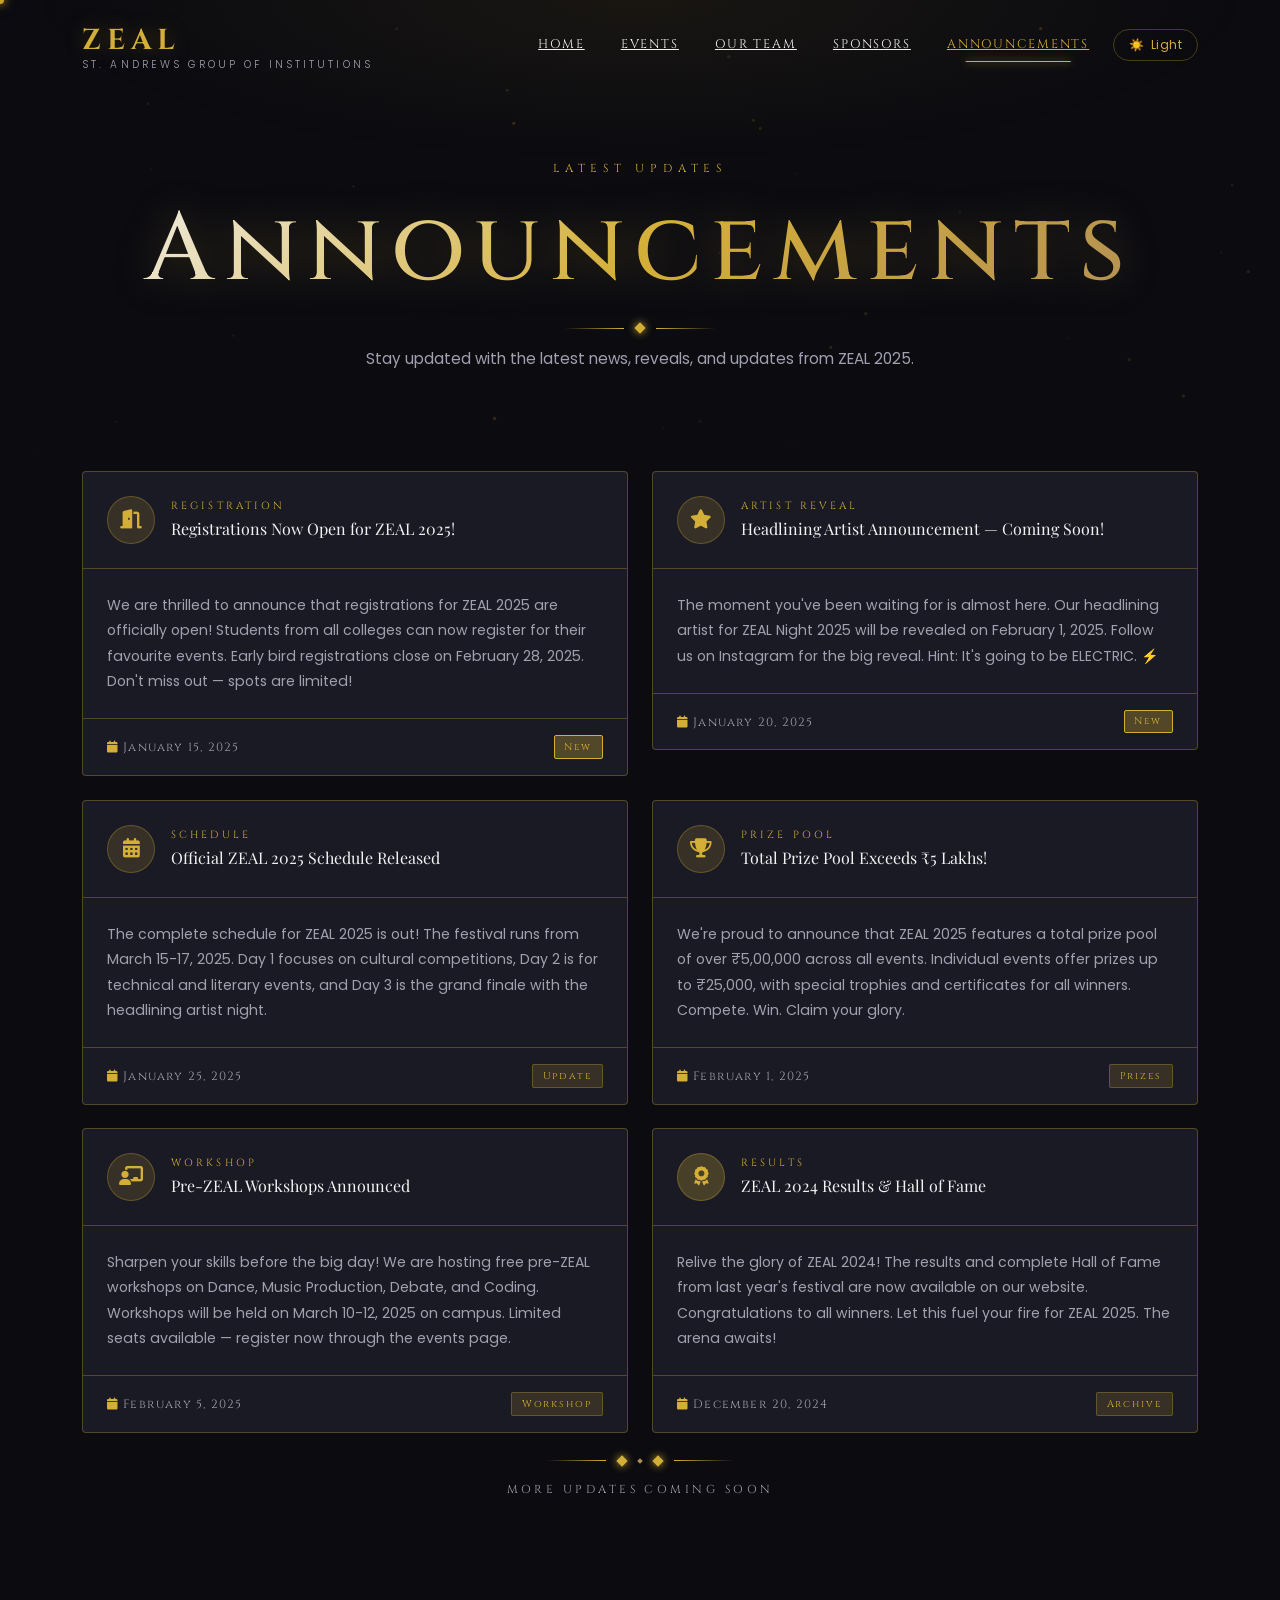
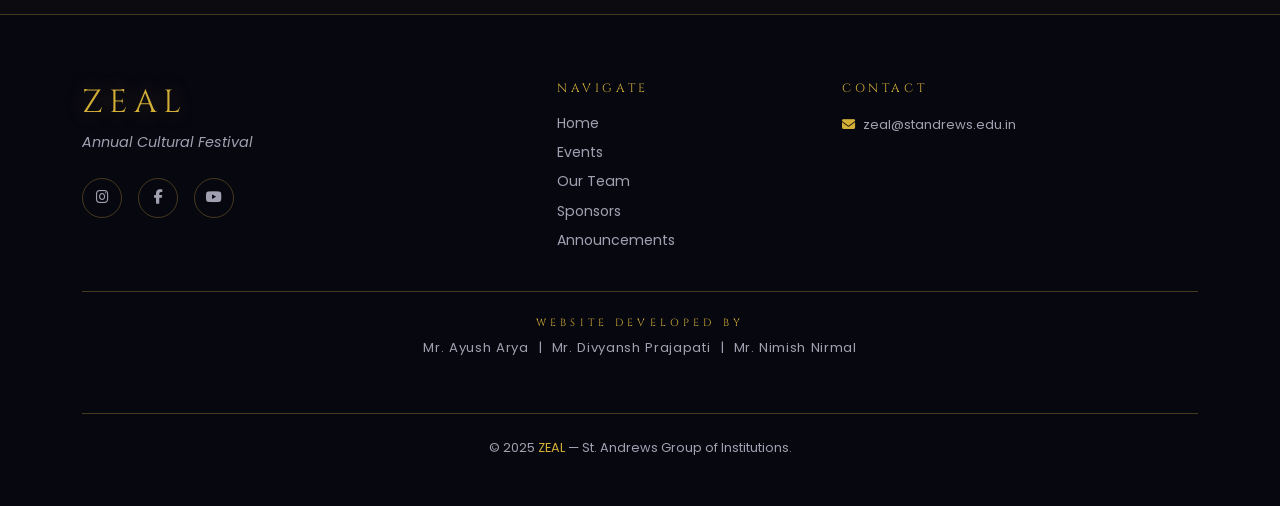
==== announcements.html @ ac3ee565 "first-commit" ====
<!DOCTYPE html>
<html lang="en">
<head>
  <meta charset="UTF-8" />
  <meta name="viewport" content="width=device-width, initial-scale=1.0" />
  <meta name="description" content="ZEAL Announcements — Latest updates, news, and information from the annual cultural festival." />
  <meta name="theme-color" content="#D4AF37" />
  <title>Announcements — ZEAL Cultural Festival</title>
  <link rel="manifest" href="pwa/manifest.json" />
  <link rel="preconnect" href="https://fonts.googleapis.com" />
  <link rel="preconnect" href="https://fonts.gstatic.com" crossorigin />
  <link href="https://fonts.googleapis.com/css2?family=Cinzel:wght@400;600;700;900&family=Playfair+Display:ital,wght@0,400;0,600;1,400&family=Poppins:wght@300;400;500;600&display=swap" rel="stylesheet" />
  <link rel="stylesheet" href="https://cdnjs.cloudflare.com/ajax/libs/font-awesome/6.5.0/css/all.min.css" />
  <link rel="stylesheet" href="https://cdn.jsdelivr.net/npm/bootstrap@5.3.2/dist/css/bootstrap.min.css" />
  <link rel="stylesheet" href="https://unpkg.com/aos@2.3.1/dist/aos.css" />
  <link rel="stylesheet" href="css/style.css" />
  <link rel="stylesheet" href="css/animations.css" />
  <link rel="stylesheet" href="css/cursor.css" />
  <link rel="stylesheet" href="css/responsive.css" />
  <link rel="stylesheet" href="css/light-theme.css" />

  <!-- Early theme init (prevents flash) -->
  <script>
    (function(){
      var t = localStorage.getItem('zeal-theme');
      if (t === 'light') document.documentElement.classList.add('light-theme-preload');
    })();
  </script>
  <style>
    .light-theme-preload { background-color: #F8F6F0 !important; }
  </style>
</head>
<body>
  <div class="cursor-dot" aria-hidden="true"></div>
  <div class="cursor-ring" aria-hidden="true"></div>
  <div class="cursor-myth-icon" aria-hidden="true"></div>
  <canvas id="particles-canvas" aria-hidden="true"></canvas>

  <!-- NAVBAR -->
  <nav class="navbar-zeal scrolled">
    <div class="container">
      <div class="d-flex justify-content-between align-items-center">
        <a href="index.html" class="navbar-brand-zeal">ZEAL<span>St. Andrews Group of Institutions</span></a>
        <button class="navbar-toggler d-lg-none" type="button" id="navToggle" aria-label="Toggle navigation"><span class="navbar-toggler-icon"></span></button>
        <div class="d-none d-lg-flex align-items-center gap-1">
          <a href="index.html" class="nav-link-zeal">Home</a>
          <a href="events.html" class="nav-link-zeal">Events</a>
          <a href="team.html" class="nav-link-zeal">Our Team</a>
          <a href="sponsors.html" class="nav-link-zeal">Sponsors</a>
          <a href="announcements.html" class="nav-link-zeal active">Announcements</a>
          <button class="btn-install-app ms-1" id="nav-install-btn" aria-label="Install App">
            <i class="fas fa-download"></i> Install
          </button>
          <button class="theme-toggle-btn ms-1" id="themeToggle" aria-label="Toggle theme">
            <span class="theme-icon">🌙</span>
            <span class="theme-label">Dark</span>
          </button>
        </div>
      </div>
      <div class="collapse" id="mobileMenu">
        <div class="d-flex flex-column gap-2 py-2">
          <a href="index.html" class="nav-link-zeal">Home</a>
          <a href="events.html" class="nav-link-zeal">Events</a>
          <a href="team.html" class="nav-link-zeal">Our Team</a>
          <a href="sponsors.html" class="nav-link-zeal">Sponsors</a>
          <a href="announcements.html" class="nav-link-zeal">Announcements</a>
          <div class="d-flex gap-2 mt-1">
            <button class="btn-install-app flex-grow-1 justify-content-center" id="nav-install-btn-mobile" aria-label="Install App">
              <i class="fas fa-download"></i> Install App
            </button>
            <button class="theme-toggle-btn flex-grow-1 justify-content-center" id="themeToggleMobile" aria-label="Toggle theme">
              <span class="theme-icon">🌙</span>
              <span class="theme-label">Dark</span>
            </button>
          </div>
        </div>
      </div>
    </div>
  </nav>

  <main>
    <!-- PAGE HERO -->
    <section class="page-hero">
      <div class="container text-center">
        <span class="section-eyebrow">Latest Updates</span>
        <h1 class="page-hero-title">Announcements</h1>
        <div class="greek-ornament justify-content-center">
          <div class="greek-ornament-line"></div>
          <div class="greek-ornament-diamond"></div>
          <div class="greek-ornament-line"></div>
        </div>
        <p style="color:var(--text-secondary);font-size:0.95rem;max-width:600px;margin:1rem auto 0;">Stay updated with the latest news, reveals, and updates from ZEAL 2025.</p>
      </div>
    </section>

    <!-- ANNOUNCEMENTS SECTION -->
    <section class="section-zeal announcements-section" style="padding-top:20px;">
      <div class="container">
        <!-- Announcements — populated from backend by zeal-data.js -->
        <div class="row g-4" id="announcements-dynamic">

          <!-- ANNOUNCEMENT 1 — REGISTRATIONS OPEN -->
          <div class="col-lg-6" data-aos="fade-up" data-aos-delay="0">
            <div class="announcement-card">
              <div class="announcement-header">
                <div class="announcement-icon">
                  <i class="fas fa-door-open"></i>
                </div>
                <div>
                  <span class="announcement-tag">Registration</span>
                  <div class="announcement-title">Registrations Now Open for ZEAL 2025!</div>
                </div>
              </div>
              <div class="announcement-body">
                <p>We are thrilled to announce that registrations for ZEAL 2025 are officially open! Students from all colleges can now register for their favourite events. Early bird registrations close on February 28, 2025. Don't miss out — spots are limited!</p>
              </div>
              <div class="announcement-footer">
                <span class="announcement-date"><i class="fas fa-calendar me-1" style="color:var(--gold);"></i>January 15, 2025</span>
                <span class="announcement-badge new">New</span>
              </div>
            </div>
          </div>

          <!-- ANNOUNCEMENT 2 — ARTIST REVEAL -->
          <div class="col-lg-6" data-aos="fade-up" data-aos-delay="50">
            <div class="announcement-card">
              <div class="announcement-header">
                <div class="announcement-icon">
                  <i class="fas fa-star"></i>
                </div>
                <div>
                  <span class="announcement-tag">Artist Reveal</span>
                  <div class="announcement-title">Headlining Artist Announcement — Coming Soon!</div>
                </div>
              </div>
              <div class="announcement-body">
                <p>The moment you've been waiting for is almost here. Our headlining artist for ZEAL Night 2025 will be revealed on February 1, 2025. Follow us on Instagram for the big reveal. Hint: It's going to be ELECTRIC. ⚡</p>
              </div>
              <div class="announcement-footer">
                <span class="announcement-date"><i class="fas fa-calendar me-1" style="color:var(--gold);"></i>January 20, 2025</span>
                <span class="announcement-badge new">New</span>
              </div>
            </div>
          </div>

          <!-- ANNOUNCEMENT 3 — SCHEDULE -->
          <div class="col-lg-6" data-aos="fade-up" data-aos-delay="100">
            <div class="announcement-card">
              <div class="announcement-header">
                <div class="announcement-icon">
                  <i class="fas fa-calendar-days"></i>
                </div>
                <div>
                  <span class="announcement-tag">Schedule</span>
                  <div class="announcement-title">Official ZEAL 2025 Schedule Released</div>
                </div>
              </div>
              <div class="announcement-body">
                <p>The complete schedule for ZEAL 2025 is out! The festival runs from March 15-17, 2025. Day 1 focuses on cultural competitions, Day 2 is for technical and literary events, and Day 3 is the grand finale with the headlining artist night.</p>
              </div>
              <div class="announcement-footer">
                <span class="announcement-date"><i class="fas fa-calendar me-1" style="color:var(--gold);"></i>January 25, 2025</span>
                <span class="announcement-badge">Update</span>
              </div>
            </div>
          </div>

          <!-- ANNOUNCEMENT 4 — PRIZE POOL -->
          <div class="col-lg-6" data-aos="fade-up" data-aos-delay="150">
            <div class="announcement-card">
              <div class="announcement-header">
                <div class="announcement-icon">
                  <i class="fas fa-trophy"></i>
                </div>
                <div>
                  <span class="announcement-tag">Prize Pool</span>
                  <div class="announcement-title">Total Prize Pool Exceeds ₹5 Lakhs!</div>
                </div>
              </div>
              <div class="announcement-body">
                <p>We're proud to announce that ZEAL 2025 features a total prize pool of over ₹5,00,000 across all events. Individual events offer prizes up to ₹25,000, with special trophies and certificates for all winners. Compete. Win. Claim your glory.</p>
              </div>
              <div class="announcement-footer">
                <span class="announcement-date"><i class="fas fa-calendar me-1" style="color:var(--gold);"></i>February 1, 2025</span>
                <span class="announcement-badge">Prizes</span>
              </div>
            </div>
          </div>

          <!-- ANNOUNCEMENT 5 — WORKSHOP -->
          <div class="col-lg-6" data-aos="fade-up" data-aos-delay="0">
            <div class="announcement-card">
              <div class="announcement-header">
                <div class="announcement-icon">
                  <i class="fas fa-chalkboard-teacher"></i>
                </div>
                <div>
                  <span class="announcement-tag">Workshop</span>
                  <div class="announcement-title">Pre-ZEAL Workshops Announced</div>
                </div>
              </div>
              <div class="announcement-body">
                <p>Sharpen your skills before the big day! We are hosting free pre-ZEAL workshops on Dance, Music Production, Debate, and Coding. Workshops will be held on March 10-12, 2025 on campus. Limited seats available — register now through the events page.</p>
              </div>
              <div class="announcement-footer">
                <span class="announcement-date"><i class="fas fa-calendar me-1" style="color:var(--gold);"></i>February 5, 2025</span>
                <span class="announcement-badge">Workshop</span>
              </div>
            </div>
          </div>

          <!-- ANNOUNCEMENT 6 — RESULTS -->
          <div class="col-lg-6" data-aos="fade-up" data-aos-delay="50">
            <div class="announcement-card">
              <div class="announcement-header">
                <div class="announcement-icon" style="background:rgba(212,175,55,0.25);">
                  <i class="fas fa-award"></i>
                </div>
                <div>
                  <span class="announcement-tag">Results</span>
                  <div class="announcement-title">ZEAL 2024 Results & Hall of Fame</div>
                </div>
              </div>
              <div class="announcement-body">
                <p>Relive the glory of ZEAL 2024! The results and complete Hall of Fame from last year's festival are now available on our website. Congratulations to all winners. Let this fuel your fire for ZEAL 2025. The arena awaits!</p>
              </div>
              <div class="announcement-footer">
                <span class="announcement-date"><i class="fas fa-calendar me-1" style="color:var(--gold);"></i>December 20, 2024</span>
                <span class="announcement-badge">Archive</span>
              </div>
            </div>
          </div>

        </div>

        <!-- No more announcements indicator -->
        <div class="text-center mt-4" data-aos="fade-up">
          <div class="greek-ornament justify-content-center">
            <div class="greek-ornament-line"></div>
            <div class="greek-ornament-diamond"></div>
            <div class="greek-ornament-small"></div>
            <div class="greek-ornament-diamond"></div>
            <div class="greek-ornament-line"></div>
          </div>
          <p style="font-family:var(--font-heading);font-size:0.72rem;letter-spacing:0.3em;color:var(--text-secondary);margin-top:1rem;">MORE UPDATES COMING SOON</p>
        </div>

      </div>
    </section>
  </main>

  <!-- FOOTER -->
  <footer class="footer-zeal">
    <div class="container">
      <div class="row g-4">
        <div class="col-lg-4">
          <div class="footer-brand">ZEAL</div>
          <p class="footer-tagline">Annual Cultural Festival</p>
          <div class="footer-social">
            <a href="#" class="social-icon" aria-label="Instagram"><i class="fab fa-instagram"></i></a>
            <a href="#" class="social-icon" aria-label="Facebook"><i class="fab fa-facebook-f"></i></a>
            <a href="#" class="social-icon" aria-label="YouTube"><i class="fab fa-youtube"></i></a>
          </div>
        </div>
        <div class="col-6 col-lg-3 offset-lg-1">
          <div class="footer-heading">Navigate</div>
          <a href="index.html" class="footer-link">Home</a>
          <a href="events.html" class="footer-link">Events</a>
          <a href="team.html" class="footer-link">Our Team</a>
          <a href="sponsors.html" class="footer-link">Sponsors</a>
          <a href="announcements.html" class="footer-link">Announcements</a>
        </div>
        <div class="col-6 col-lg-3">
          <div class="footer-heading">Contact</div>
          <p id="footer-contact-dynamic" style="font-size:0.82rem;color:var(--text-secondary);line-height:1.8;">
            <i class="fas fa-envelope" style="color:var(--gold);margin-right:0.5rem;"></i>zeal@standrews.edu.in
          </p>
        </div>
      </div>
      <div class="footer-dev-credit">
        <p class="footer-dev-label">Website Developed By</p>
        <p class="footer-dev-names" id="footer-devs-dynamic">Mr. Ayush Arya &nbsp;|&nbsp; Mr. Divyansh Prajapati &nbsp;|&nbsp; Mr. Nimish Nirmal</p>
      </div>
      <div class="footer-bottom">
        <p>© 2025 <span>ZEAL</span> — St. Andrews Group of Institutions.</p>
      </div>
    </div>
  </footer>

  <script src="https://cdn.jsdelivr.net/npm/bootstrap@5.3.2/dist/js/bootstrap.bundle.min.js" defer></script>
  <script src="https://cdnjs.cloudflare.com/ajax/libs/gsap/3.12.2/gsap.min.js"></script>
  <script src="https://unpkg.com/aos@2.3.1/dist/aos.js" defer></script>
  <script src="js/cursor.js" defer></script>
  <script src="js/particles.js" defer></script>
  <script src="js/animations.js" defer></script>
  <script src="js/main.js" defer></script>
  <script src="js/theme.js" defer></script>
  <script src="js/pwa.js" defer></script>
  <script>
    window.dispatchEvent(new Event('loaderComplete'));
    const navToggle = document.getElementById('navToggle');
    const mobileMenu = document.getElementById('mobileMenu');
    if (navToggle && mobileMenu) {
      navToggle.addEventListener('click', () => mobileMenu.classList.toggle('collapse'));
    }
  </script>
</body>
</html>
---- css/style.css ----
/* ========================================
   ZEAL Cultural Festival - Main Styles
   ======================================== */

:root {
  --bg-primary: #0B0B10;
  --bg-secondary: #14141A;
  --bg-card: #1A1A24;
  --gold: #D4AF37;
  --gold-bronze: #B08D57;
  --gold-glow: rgba(212, 175, 55, 0.35);
  --gold-glow-soft: rgba(212, 175, 55, 0.15);
  --text-primary: #F2F2F2;
  --text-secondary: #A0A0B0;
  --border-gold: rgba(212, 175, 55, 0.3);
  --font-heading: 'Cinzel', serif;
  --font-subheading: 'Playfair Display', serif;
  --font-body: 'Poppins', sans-serif;
  --transition: all 0.4s cubic-bezier(0.25, 0.46, 0.45, 0.94);
}

* {
  margin: 0;
  padding: 0;
  box-sizing: border-box;
}

html {
  scroll-behavior: smooth;
  overflow-x: hidden;
}

body {
  background-color: var(--bg-primary);
  color: var(--text-primary);
  font-family: var(--font-body);
  overflow-x: hidden;
  cursor: none;
}

body.touch-device {
  cursor: auto;
}

/* ====== SCROLLBAR ====== */
::-webkit-scrollbar {
  width: 6px;
}
::-webkit-scrollbar-track {
  background: var(--bg-secondary);
}
::-webkit-scrollbar-thumb {
  background: var(--gold);
  border-radius: 3px;
}

/* ====== TYPOGRAPHY ====== */
h1, h2, h3 {
  font-family: var(--font-heading);
  letter-spacing: 0.05em;
}

h4, h5, h6 {
  font-family: var(--font-subheading);
}

/* ====== LOADER ====== */
#loader {
  position: fixed;
  inset: 0;
  background: #000;
  z-index: 10000;
  display: flex;
  flex-direction: column;
  align-items: center;
  justify-content: center;
  overflow: hidden;
}

#loader-canvas {
  position: absolute;
  inset: 0;
  width: 100%;
  height: 100%;
}

.loader-content {
  position: relative;
  z-index: 2;
  text-align: center;
  opacity: 0;
}

.loader-content .brand-name {
  font-family: var(--font-heading);
  font-size: clamp(4rem, 12vw, 8rem);
  font-weight: 700;
  color: var(--gold);
  letter-spacing: 0.3em;
  text-shadow: 0 0 40px var(--gold-glow), 0 0 80px rgba(212,175,55,0.2);
  display: block;
  line-height: 1;
}

.loader-content .brand-subtitle {
  font-family: var(--font-subheading);
  font-size: clamp(0.9rem, 2vw, 1.2rem);
  color: var(--text-secondary);
  letter-spacing: 0.4em;
  text-transform: uppercase;
  margin-top: 1rem;
  display: block;
}

.loader-progress {
  position: absolute;
  bottom: 10%;
  left: 50%;
  transform: translateX(-50%);
  width: min(300px, 80vw);
  z-index: 2;
}

.loader-progress-bar {
  height: 2px;
  background: rgba(212,175,55,0.2);
  border-radius: 1px;
  overflow: hidden;
}

.loader-progress-fill {
  height: 100%;
  background: linear-gradient(90deg, var(--gold-bronze), var(--gold));
  width: 0%;
  transition: width 0.1s linear;
  box-shadow: 0 0 10px var(--gold);
}

.loader-progress-text {
  text-align: center;
  font-family: var(--font-heading);
  font-size: 0.75rem;
  color: var(--gold);
  letter-spacing: 0.3em;
  margin-top: 0.5rem;
  opacity: 0.7;
}

/* ====== PARTICLES CANVAS ====== */
#particles-canvas {
  position: fixed;
  inset: 0;
  z-index: 0;
  pointer-events: none;
  opacity: 0.4;
}

/* ====== NAVBAR ====== */
.navbar-zeal {
  position: fixed;
  top: 0;
  left: 0;
  right: 0;
  z-index: 1000;
  padding: 1.2rem 0;
  transition: var(--transition);
  background: transparent;
}

.navbar-zeal.scrolled {
  padding: 0.7rem 0;
  background: rgba(11, 11, 16, 0.92);
  backdrop-filter: blur(20px);
  -webkit-backdrop-filter: blur(20px);
  border-bottom: 1px solid var(--border-gold);
  box-shadow: 0 4px 30px rgba(0,0,0,0.5);
}

.navbar-brand-zeal {
  font-family: var(--font-heading);
  font-size: 1.8rem;
  font-weight: 700;
  color: var(--gold) !important;
  letter-spacing: 0.2em;
  text-shadow: 0 0 20px var(--gold-glow);
  text-decoration: none;
}

.navbar-brand-zeal span {
  font-size: 0.65rem;
  display: block;
  color: var(--text-secondary);
  letter-spacing: 0.3em;
  font-family: var(--font-body);
  font-weight: 300;
  text-transform: uppercase;
  line-height: 1;
  text-shadow: none;
  margin-top: -2px;
}

.nav-link-zeal {
  font-family: var(--font-heading);
  font-size: 0.78rem;
  letter-spacing: 0.15em;
  color: var(--text-primary) !important;
  text-transform: uppercase;
  padding: 0.5rem 1rem !important;
  position: relative;
  transition: var(--transition);
}

.nav-link-zeal::after {
  content: '';
  position: absolute;
  bottom: 0;
  left: 50%;
  transform: translateX(-50%);
  width: 0;
  height: 1px;
  background: var(--gold);
  transition: width 0.3s ease;
  box-shadow: 0 0 8px var(--gold);
}

.nav-link-zeal:hover {
  color: var(--gold) !important;
}

.nav-link-zeal:hover::after,
.nav-link-zeal.active::after {
  width: 60%;
}

.nav-link-zeal.active {
  color: var(--gold) !important;
}

.btn-register {
  font-family: var(--font-heading);
  font-size: 0.75rem;
  letter-spacing: 0.2em;
  text-transform: uppercase;
  padding: 0.6rem 1.5rem;
  background: transparent;
  border: 1px solid var(--gold);
  color: var(--gold) !important;
  border-radius: 2px;
  transition: var(--transition);
  position: relative;
  overflow: hidden;
}

.btn-register::before {
  content: '';
  position: absolute;
  inset: 0;
  background: var(--gold);
  transform: scaleX(0);
  transform-origin: right;
  transition: transform 0.4s cubic-bezier(0.25, 0.46, 0.45, 0.94);
  z-index: -1;
}

.btn-register:hover {
  color: var(--bg-primary) !important;
  box-shadow: 0 0 25px var(--gold-glow);
}

.btn-register:hover::before {
  transform: scaleX(1);
  transform-origin: left;
}

/* ====== HERO SECTION ====== */
.hero-section {
  position: relative;
  height: 100vh;
  min-height: 600px;
  display: flex;
  align-items: center;
  justify-content: center;
  overflow: hidden;
  background: var(--bg-primary);
}

.hero-bg {
  position: absolute;
  inset: 0;
  z-index: 0;
}

.hero-bg-gradient {
  position: absolute;
  inset: 0;
  background: 
    radial-gradient(ellipse 80% 50% at 50% 0%, rgba(212,175,55,0.08) 0%, transparent 60%),
    radial-gradient(ellipse 60% 60% at 80% 100%, rgba(176,141,87,0.06) 0%, transparent 50%),
    linear-gradient(180deg, #000 0%, var(--bg-primary) 30%, var(--bg-primary) 70%, #000 100%);
}

.hero-pillars {
  position: absolute;
  inset: 0;
  background-image: 
    repeating-linear-gradient(
      90deg,
      transparent,
      transparent 120px,
      rgba(212,175,55,0.03) 120px,
      rgba(212,175,55,0.03) 122px
    );
}

.hero-glow-orb {
  position: absolute;
  border-radius: 50%;
  filter: blur(80px);
  opacity: 0.3;
}

.hero-glow-orb-1 {
  width: 500px;
  height: 300px;
  background: radial-gradient(circle, rgba(212,175,55,0.4) 0%, transparent 70%);
  top: -10%;
  left: 50%;
  transform: translateX(-50%);
}

.hero-glow-orb-2 {
  width: 300px;
  height: 300px;
  background: radial-gradient(circle, rgba(176,141,87,0.3) 0%, transparent 70%);
  bottom: 10%;
  right: 10%;
}

.hero-content {
  position: relative;
  z-index: 2;
  text-align: center;
  padding: 0 1rem;
}

.hero-eyebrow {
  font-family: var(--font-heading);
  font-size: clamp(0.7rem, 1.5vw, 0.85rem);
  letter-spacing: 0.5em;
  color: var(--gold);
  text-transform: uppercase;
  margin-bottom: 1.5rem;
  opacity: 0;
  display: flex;
  align-items: center;
  justify-content: center;
  gap: 1rem;
}

.hero-eyebrow::before,
.hero-eyebrow::after {
  content: '';
  width: 40px;
  height: 1px;
  background: linear-gradient(90deg, transparent, var(--gold));
}

.hero-eyebrow::after {
  background: linear-gradient(90deg, var(--gold), transparent);
}

.hero-title {
  font-family: var(--font-heading);
  font-size: clamp(5rem, 18vw, 14rem);
  font-weight: 900;
  line-height: 0.85;
  letter-spacing: 0.1em;
  color: transparent;
  background: linear-gradient(135deg, #F2F2F2 0%, var(--gold) 40%, var(--gold-bronze) 60%, #F2F2F2 100%);
  -webkit-background-clip: text;
  background-clip: text;
  text-shadow: none;
  filter: drop-shadow(0 0 40px rgba(212,175,55,0.4));
  opacity: 0;
  display: block;
}

.hero-subtitle {
  font-family: var(--font-subheading);
  font-size: clamp(1rem, 2.5vw, 1.4rem);
  color: var(--text-secondary);
  letter-spacing: 0.2em;
  margin: 1.5rem 0 3rem;
  font-style: italic;
  opacity: 0;
}

.hero-subtitle strong {
  color: var(--gold);
  font-style: normal;
}

.hero-buttons {
  display: flex;
  gap: 1.5rem;
  justify-content: center;
  flex-wrap: wrap;
  opacity: 0;
}

.btn-hero-primary {
  font-family: var(--font-heading);
  font-size: 0.78rem;
  letter-spacing: 0.25em;
  text-transform: uppercase;
  padding: 1rem 2.5rem;
  background: linear-gradient(135deg, var(--gold), var(--gold-bronze));
  color: var(--bg-primary);
  border: none;
  border-radius: 2px;
  text-decoration: none;
  display: inline-block;
  transition: var(--transition);
  box-shadow: 0 0 30px var(--gold-glow);
  position: relative;
  overflow: hidden;
}

.btn-hero-primary::after {
  content: '';
  position: absolute;
  inset: 0;
  background: linear-gradient(135deg, rgba(255,255,255,0.2), transparent);
  opacity: 0;
  transition: opacity 0.3s;
}

.btn-hero-primary:hover {
  transform: translateY(-3px);
  box-shadow: 0 10px 40px var(--gold-glow), 0 0 60px rgba(212,175,55,0.2);
  color: var(--bg-primary);
}

.btn-hero-primary:hover::after {
  opacity: 1;
}

.btn-hero-secondary {
  font-family: var(--font-heading);
  font-size: 0.78rem;
  letter-spacing: 0.25em;
  text-transform: uppercase;
  padding: 1rem 2.5rem;
  background: transparent;
  color: var(--text-primary);
  border: 1px solid rgba(242,242,242,0.3);
  border-radius: 2px;
  text-decoration: none;
  display: inline-block;
  transition: var(--transition);
}

.btn-hero-secondary:hover {
  border-color: var(--gold);
  color: var(--gold);
  background: var(--gold-glow-soft);
  transform: translateY(-3px);
}

.hero-scroll-indicator {
  position: absolute;
  bottom: 2rem;
  left: 50%;
  transform: translateX(-50%);
  z-index: 2;
  display: flex;
  flex-direction: column;
  align-items: center;
  gap: 0.5rem;
  opacity: 0.6;
}

.hero-scroll-line {
  width: 1px;
  height: 50px;
  background: linear-gradient(180deg, transparent, var(--gold));
  animation: scrollPulse 2s ease-in-out infinite;
}

@keyframes scrollPulse {
  0%, 100% { opacity: 0.3; transform: scaleY(0.5); }
  50% { opacity: 1; transform: scaleY(1); }
}

/* ====== SECTION STYLES ====== */
.section-zeal {
  position: relative;
  padding: 100px 0;
}

.section-header {
  text-align: center;
  margin-bottom: 4rem;
}

.section-eyebrow {
  font-family: var(--font-heading);
  font-size: 0.72rem;
  letter-spacing: 0.5em;
  color: var(--gold);
  text-transform: uppercase;
  display: block;
  margin-bottom: 1rem;
}

.section-title {
  font-family: var(--font-heading);
  font-size: clamp(1.8rem, 5vw, 3.5rem);
  color: var(--text-primary);
  letter-spacing: 0.05em;
  line-height: 1.1;
}

.section-title span {
  color: var(--gold);
}

.section-divider {
  display: flex;
  align-items: center;
  justify-content: center;
  gap: 1rem;
  margin: 1.5rem auto;
  max-width: 300px;
}

.section-divider-line {
  flex: 1;
  height: 1px;
  background: linear-gradient(90deg, transparent, var(--border-gold));
}

.section-divider-line:last-child {
  background: linear-gradient(90deg, var(--border-gold), transparent);
}

.section-divider-icon {
  color: var(--gold);
  font-size: 0.8rem;
}

/* ====== ABOUT SECTION ====== */
.about-section {
  background: var(--bg-secondary);
  position: relative;
  overflow: hidden;
}

.about-section::before {
  content: '';
  position: absolute;
  top: 0;
  left: 0;
  right: 0;
  height: 1px;
  background: linear-gradient(90deg, transparent, var(--gold), transparent);
}

.about-section::after {
  content: '';
  position: absolute;
  bottom: 0;
  left: 0;
  right: 0;
  height: 1px;
  background: linear-gradient(90deg, transparent, var(--gold), transparent);
}

.about-card {
  background: var(--bg-card);
  border: 1px solid var(--border-gold);
  border-radius: 4px;
  padding: 2.5rem;
  position: relative;
  overflow: hidden;
  transition: var(--transition);
}

.about-card::before {
  content: '';
  position: absolute;
  inset: 0;
  background: linear-gradient(135deg, var(--gold-glow-soft), transparent);
  opacity: 0;
  transition: opacity 0.4s;
}

.about-card:hover::before {
  opacity: 1;
}

.about-card:hover {
  border-color: var(--gold);
  box-shadow: 0 0 40px var(--gold-glow), inset 0 0 30px rgba(212,175,55,0.03);
  transform: translateY(-5px);
}

.about-stat-number {
  font-family: var(--font-heading);
  font-size: clamp(2.5rem, 6vw, 4rem);
  color: var(--gold);
  line-height: 1;
  display: block;
}

.about-stat-label {
  font-family: var(--font-body);
  font-size: 0.82rem;
  color: var(--text-secondary);
  letter-spacing: 0.2em;
  text-transform: uppercase;
}

.about-ornament {
  width: 100%;
  height: 1px;
  background: linear-gradient(90deg, transparent, var(--border-gold), transparent);
  margin: 1.5rem 0;
}

/* ====== GALLERY SECTION ====== */
.gallery-section {
  background: var(--bg-primary);
  overflow: hidden;
}

.swiper-gallery {
  padding: 20px 0 50px !important;
}

.gallery-slide {
  position: relative;
  border-radius: 4px;
  overflow: hidden;
  aspect-ratio: 16/10;
  background: var(--bg-card);
  border: 1px solid var(--border-gold);
}

.gallery-slide img {
  width: 100%;
  height: 100%;
  object-fit: cover;
  transition: transform 0.6s ease;
}

.gallery-slide:hover img {
  transform: scale(1.1);
}

.gallery-slide-overlay {
  position: absolute;
  inset: 0;
  background: linear-gradient(0deg, rgba(0,0,0,0.7) 0%, transparent 60%);
  opacity: 0;
  transition: opacity 0.4s;
  display: flex;
  align-items: flex-end;
  padding: 1.5rem;
}

.gallery-slide:hover .gallery-slide-overlay {
  opacity: 1;
}

.gallery-slide-title {
  font-family: var(--font-heading);
  font-size: 0.85rem;
  letter-spacing: 0.1em;
  color: var(--gold);
}

.gallery-placeholder {
  width: 100%;
  height: 100%;
  display: flex;
  flex-direction: column;
  align-items: center;
  justify-content: center;
  background: linear-gradient(135deg, var(--bg-card), #1e1e2e);
  color: var(--text-secondary);
  gap: 1rem;
}

.gallery-placeholder i {
  font-size: 3rem;
  color: var(--border-gold);
}

.gallery-placeholder span {
  font-family: var(--font-heading);
  font-size: 0.8rem;
  letter-spacing: 0.2em;
  text-transform: uppercase;
  color: var(--border-gold);
}

.swiper-pagination-bullet {
  background: var(--gold-bronze) !important;
  opacity: 0.5;
}

.swiper-pagination-bullet-active {
  opacity: 1 !important;
  background: var(--gold) !important;
}

/* ====== TIMELINE SECTION ====== */
.timeline-section {
  background: var(--bg-secondary);
  overflow: hidden;
}

.timeline-track {
  position: relative;
  overflow-x: auto;
  padding: 2rem 0 3rem;
  scrollbar-width: thin;
  scrollbar-color: var(--gold) var(--bg-card);
}

.timeline-line {
  position: absolute;
  top: 50%;
  left: 0;
  right: 0;
  height: 2px;
  background: linear-gradient(90deg, transparent 0%, var(--gold) 10%, var(--gold) 90%, transparent 100%);
  transform: translateY(-50%);
  box-shadow: 0 0 15px var(--gold-glow);
}

.timeline-items {
  display: flex;
  gap: 3rem;
  padding: 0 4rem;
  position: relative;
  min-width: max-content;
}

.timeline-item {
  display: flex;
  flex-direction: column;
  align-items: center;
  gap: 1.5rem;
  position: relative;
}

.timeline-item:nth-child(odd) {
  flex-direction: column;
}

.timeline-item:nth-child(even) {
  flex-direction: column-reverse;
}

.timeline-dot {
  width: 16px;
  height: 16px;
  border-radius: 50%;
  background: var(--gold);
  border: 3px solid var(--bg-secondary);
  box-shadow: 0 0 15px var(--gold);
  position: relative;
  z-index: 1;
  flex-shrink: 0;
}

.timeline-card {
  background: var(--bg-card);
  border: 1px solid var(--border-gold);
  border-radius: 4px;
  padding: 1.5rem;
  width: 200px;
  text-align: center;
  transition: var(--transition);
}

.timeline-card:hover {
  border-color: var(--gold);
  box-shadow: 0 0 25px var(--gold-glow);
  transform: translateY(-5px);
}

.timeline-year {
  font-family: var(--font-heading);
  font-size: 1.5rem;
  color: var(--gold);
  display: block;
  margin-bottom: 0.3rem;
}

.timeline-name {
  font-family: var(--font-subheading);
  font-size: 0.9rem;
  color: var(--text-primary);
  display: block;
}

.timeline-genre {
  font-size: 0.75rem;
  color: var(--text-secondary);
  letter-spacing: 0.1em;
  text-transform: uppercase;
  margin-top: 0.3rem;
}

/* ====== FAQ SECTION ====== */
.faq-section {
  background: var(--bg-primary);
}

.accordion-zeal .accordion-item {
  background: var(--bg-card);
  border: 1px solid var(--border-gold);
  border-radius: 4px !important;
  margin-bottom: 0.75rem;
  overflow: hidden;
}

.accordion-zeal .accordion-button {
  background: var(--bg-card);
  color: var(--text-primary);
  font-family: var(--font-subheading);
  font-size: 1rem;
  padding: 1.25rem 1.5rem;
  border: none;
  box-shadow: none !important;
}

.accordion-zeal .accordion-button:not(.collapsed) {
  background: var(--bg-card);
  color: var(--gold);
}

.accordion-zeal .accordion-button::after {
  background-image: url("data:image/svg+xml,%3Csvg xmlns='http://www.w3.org/2000/svg' width='16' height='16' viewBox='0 0 16 16'%3E%3Cpath fill='%23D4AF37' d='M7.247 11.14 2.451 5.658C1.885 5.013 2.345 4 3.204 4h9.592a1 1 0 0 1 .753 1.659l-4.796 5.48a1 1 0 0 1-1.506 0z'/%3E%3C/svg%3E");
}

.accordion-zeal .accordion-body {
  color: var(--text-secondary);
  font-size: 0.9rem;
  line-height: 1.8;
  padding: 1rem 1.5rem 1.5rem;
  border-top: 1px solid var(--border-gold);
}

/* ====== EVENTS PAGE ====== */
.events-filter-bar {
  display: flex;
  flex-wrap: wrap;
  gap: 0.75rem;
  justify-content: center;
  margin-bottom: 3rem;
}

.filter-btn {
  font-family: var(--font-heading);
  font-size: 0.72rem;
  letter-spacing: 0.2em;
  text-transform: uppercase;
  padding: 0.5rem 1.25rem;
  background: transparent;
  border: 1px solid var(--border-gold);
  color: var(--text-secondary);
  border-radius: 2px;
  cursor: none;
  transition: var(--transition);
}

.filter-btn:hover,
.filter-btn.active {
  background: var(--gold-glow-soft);
  border-color: var(--gold);
  color: var(--gold);
  box-shadow: 0 0 15px var(--gold-glow);
}

.event-card {
  background: var(--bg-card);
  border: 1px solid var(--border-gold);
  border-radius: 4px;
  overflow: hidden;
  transition: var(--transition);
  height: 100%;
}

.event-card:hover {
  transform: translateY(-8px);
  border-color: var(--gold);
  box-shadow: 0 20px 60px rgba(0,0,0,0.5), 0 0 30px var(--gold-glow);
}

.event-card-header {
  background: linear-gradient(135deg, #1e1e2e, var(--bg-card));
  padding: 2rem;
  text-align: center;
  border-bottom: 1px solid var(--border-gold);
  position: relative;
  overflow: hidden;
}

.event-card-header::before {
  content: '';
  position: absolute;
  inset: 0;
  background: var(--gold-glow-soft);
  opacity: 0;
  transition: opacity 0.4s;
}

.event-card:hover .event-card-header::before {
  opacity: 1;
}

.event-icon {
  font-size: 3rem;
  color: var(--gold);
  display: block;
  margin-bottom: 0.75rem;
  transition: transform 0.4s;
}

.event-card:hover .event-icon {
  transform: scale(1.2);
}

.event-name {
  font-family: var(--font-heading);
  font-size: 1.1rem;
  color: var(--text-primary);
  letter-spacing: 0.05em;
}

.event-category-badge {
  display: inline-block;
  font-family: var(--font-heading);
  font-size: 0.65rem;
  letter-spacing: 0.2em;
  text-transform: uppercase;
  padding: 0.25rem 0.75rem;
  background: var(--gold-glow-soft);
  border: 1px solid var(--border-gold);
  color: var(--gold);
  border-radius: 2px;
  margin-top: 0.5rem;
}

.event-card-body {
  padding: 1.5rem;
}

.event-detail {
  display: flex;
  align-items: center;
  gap: 0.75rem;
  margin-bottom: 0.75rem;
  font-size: 0.85rem;
  color: var(--text-secondary);
}

.event-detail i {
  color: var(--gold);
  width: 16px;
  flex-shrink: 0;
}

.event-prize {
  font-family: var(--font-heading);
  font-size: 1.1rem;
  color: var(--gold);
  display: block;
}

.btn-event-register {
  font-family: var(--font-heading);
  font-size: 0.72rem;
  letter-spacing: 0.2em;
  text-transform: uppercase;
  padding: 0.75rem;
  background: transparent;
  border: 1px solid var(--border-gold);
  color: var(--gold);
  border-radius: 2px;
  width: 100%;
  transition: var(--transition);
  cursor: none;
  text-align: center;
  text-decoration: none;
  display: block;
  margin-top: 1rem;
}

.btn-event-register:hover {
  background: var(--gold);
  color: var(--bg-primary);
  border-color: var(--gold);
  box-shadow: 0 0 20px var(--gold-glow);
}

/* ====== TEAM PAGE ====== */
.team-section {
  background: var(--bg-primary);
}

.hierarchy-tier {
  margin-bottom: 4rem;
}

.tier-title {
  font-family: var(--font-heading);
  font-size: 0.75rem;
  letter-spacing: 0.4em;
  color: var(--gold);
  text-transform: uppercase;
  text-align: center;
  margin-bottom: 2rem;
  display: flex;
  align-items: center;
  gap: 1rem;
}

.tier-title::before,
.tier-title::after {
  content: '';
  flex: 1;
  height: 1px;
  background: linear-gradient(90deg, transparent, var(--border-gold));
}

.tier-title::after {
  background: linear-gradient(90deg, var(--border-gold), transparent);
}

.team-card {
  background: var(--bg-card);
  border: 1px solid var(--border-gold);
  border-radius: 4px;
  padding: 2rem 1.5rem;
  text-align: center;
  transition: var(--transition);
  height: 100%;
}

.team-card:hover {
  border-color: var(--gold);
  box-shadow: 0 0 30px var(--gold-glow);
  transform: translateY(-5px);
}

.team-avatar {
  width: 90px;
  height: 90px;
  border-radius: 50%;
  background: linear-gradient(135deg, var(--bg-secondary), var(--bg-card));
  border: 2px solid var(--border-gold);
  margin: 0 auto 1rem;
  display: flex;
  align-items: center;
  justify-content: center;
  font-family: var(--font-heading);
  font-size: 1.8rem;
  color: var(--gold);
  transition: var(--transition);
  overflow: hidden;
}

.team-card:hover .team-avatar {
  border-color: var(--gold);
  box-shadow: 0 0 20px var(--gold-glow);
}

.team-name {
  font-family: var(--font-subheading);
  font-size: 1rem;
  color: var(--text-primary);
  margin-bottom: 0.3rem;
}

.team-role {
  font-size: 0.75rem;
  color: var(--gold);
  letter-spacing: 0.1em;
  text-transform: uppercase;
}

.team-dept {
  font-size: 0.75rem;
  color: var(--text-secondary);
  margin-top: 0.3rem;
}

.team-card.featured {
  background: linear-gradient(135deg, var(--bg-card), #1e1e2e);
  border-color: var(--gold);
  padding: 2.5rem 2rem;
}

.team-card.featured .team-avatar {
  width: 110px;
  height: 110px;
  font-size: 2.2rem;
  border-color: var(--gold);
  background: linear-gradient(135deg, rgba(212,175,55,0.1), var(--bg-card));
}

/* ====== SPONSORS PAGE ====== */
.sponsors-section {
  background: var(--bg-secondary);
}

.sponsor-tier-title {
  font-family: var(--font-heading);
  font-size: clamp(1.2rem, 3vw, 1.8rem);
  color: var(--text-primary);
  letter-spacing: 0.1em;
  text-align: center;
  margin-bottom: 2rem;
}

.sponsor-tier-title.title-sponsor {
  color: var(--gold);
}

.sponsor-card {
  background: var(--bg-card);
  border: 1px solid var(--border-gold);
  border-radius: 4px;
  padding: 2rem;
  display: flex;
  flex-direction: column;
  align-items: center;
  justify-content: center;
  min-height: 140px;
  transition: var(--transition);
  text-align: center;
}

.sponsor-card:hover {
  border-color: var(--gold);
  box-shadow: 0 0 30px var(--gold-glow);
  transform: translateY(-5px);
}

.sponsor-logo-placeholder {
  font-family: var(--font-heading);
  font-size: 1.2rem;
  color: var(--gold);
  letter-spacing: 0.1em;
}

.sponsor-logo-sub {
  font-size: 0.72rem;
  color: var(--text-secondary);
  letter-spacing: 0.2em;
  text-transform: uppercase;
  margin-top: 0.4rem;
}

.sponsor-tier-separator {
  width: 100%;
  height: 1px;
  background: linear-gradient(90deg, transparent, var(--border-gold), transparent);
  margin: 3rem 0;
}

/* ====== ANNOUNCEMENTS PAGE ====== */
.announcements-section {
  background: var(--bg-primary);
}

.announcement-card {
  background: var(--bg-card);
  border: 1px solid var(--border-gold);
  border-radius: 4px;
  padding: 0;
  overflow: hidden;
  transition: var(--transition);
}

.announcement-card:hover {
  border-color: var(--gold);
  box-shadow: 0 0 30px var(--gold-glow);
  transform: translateY(-5px);
}

.announcement-header {
  padding: 1.5rem;
  border-bottom: 1px solid var(--border-gold);
  display: flex;
  align-items: center;
  gap: 1rem;
}

.announcement-icon {
  width: 48px;
  height: 48px;
  border-radius: 50%;
  background: var(--gold-glow-soft);
  border: 1px solid var(--border-gold);
  display: flex;
  align-items: center;
  justify-content: center;
  color: var(--gold);
  font-size: 1.2rem;
  flex-shrink: 0;
}

.announcement-tag {
  font-family: var(--font-heading);
  font-size: 0.65rem;
  letter-spacing: 0.3em;
  text-transform: uppercase;
  color: var(--gold);
  display: block;
  margin-bottom: 0.2rem;
}

.announcement-title {
  font-family: var(--font-subheading);
  font-size: 1rem;
  color: var(--text-primary);
}

.announcement-body {
  padding: 1.5rem;
}

.announcement-body p {
  font-size: 0.88rem;
  color: var(--text-secondary);
  line-height: 1.8;
  margin-bottom: 0;
}

.announcement-footer {
  padding: 1rem 1.5rem;
  border-top: 1px solid var(--border-gold);
  display: flex;
  justify-content: space-between;
  align-items: center;
}

.announcement-date {
  font-size: 0.75rem;
  color: var(--text-secondary);
  font-family: var(--font-heading);
  letter-spacing: 0.1em;
}

.announcement-badge {
  display: inline-block;
  font-family: var(--font-heading);
  font-size: 0.62rem;
  letter-spacing: 0.2em;
  padding: 0.2rem 0.6rem;
  border-radius: 2px;
  background: rgba(212,175,55,0.15);
  border: 1px solid var(--border-gold);
  color: var(--gold);
}

.announcement-badge.new {
  background: rgba(212,175,55,0.3);
  border-color: var(--gold);
  animation: badgePulse 2s ease-in-out infinite;
}

@keyframes badgePulse {
  0%, 100% { box-shadow: 0 0 5px var(--gold-glow); }
  50% { box-shadow: 0 0 15px var(--gold); }
}

/* ====== PAGE HERO ====== */
.page-hero {
  padding: 160px 0 80px;
  text-align: center;
  position: relative;
  overflow: hidden;
}

.page-hero::before {
  content: '';
  position: absolute;
  inset: 0;
  background: radial-gradient(ellipse 80% 60% at 50% 0%, rgba(212,175,55,0.07) 0%, transparent 60%);
}

.page-hero-title {
  font-family: var(--font-heading);
  font-size: clamp(2.5rem, 8vw, 6rem);
  color: transparent;
  background: linear-gradient(135deg, var(--text-primary), var(--gold), var(--gold-bronze));
  -webkit-background-clip: text;
  background-clip: text;
  letter-spacing: 0.1em;
  filter: drop-shadow(0 0 20px rgba(212,175,55,0.3));
}

/* ====== FOOTER ====== */
.footer-zeal {
  background: #070710;
  border-top: 1px solid var(--border-gold);
  padding: 4rem 0 2rem;
}

.footer-brand {
  font-family: var(--font-heading);
  font-size: 2rem;
  color: var(--gold);
  letter-spacing: 0.2em;
  text-shadow: 0 0 20px var(--gold-glow);
}

.footer-tagline {
  font-style: italic;
  color: var(--text-secondary);
  font-size: 0.9rem;
  margin-top: 0.3rem;
}

.footer-heading {
  font-family: var(--font-heading);
  font-size: 0.75rem;
  letter-spacing: 0.3em;
  color: var(--gold);
  text-transform: uppercase;
  margin-bottom: 1rem;
}

.footer-link {
  display: block;
  color: var(--text-secondary);
  text-decoration: none;
  font-size: 0.88rem;
  margin-bottom: 0.5rem;
  transition: color 0.3s;
}

.footer-link:hover {
  color: var(--gold);
}

.footer-social {
  display: flex;
  gap: 1rem;
  margin-top: 1.5rem;
}

.social-icon {
  width: 40px;
  height: 40px;
  border: 1px solid var(--border-gold);
  border-radius: 50%;
  display: flex;
  align-items: center;
  justify-content: center;
  color: var(--text-secondary);
  text-decoration: none;
  transition: var(--transition);
  font-size: 0.9rem;
}

.social-icon:hover {
  border-color: var(--gold);
  color: var(--gold);
  background: var(--gold-glow-soft);
  box-shadow: 0 0 15px var(--gold-glow);
}

.footer-bottom {
  margin-top: 3rem;
  padding-top: 1.5rem;
  border-top: 1px solid var(--border-gold);
  text-align: center;
}

.footer-bottom p {
  font-size: 0.8rem;
  color: var(--text-secondary);
}

.footer-bottom span {
  color: var(--gold);
}

/* ====== UTILITY ====== */
.text-gold {
  color: var(--gold);
}

.bg-glass {
  background: rgba(20, 20, 26, 0.6);
  backdrop-filter: blur(20px);
  -webkit-backdrop-filter: blur(20px);
  border: 1px solid var(--border-gold);
}

.ornament-top {
  position: absolute;
  top: 0;
  left: 0;
  right: 0;
  height: 1px;
  background: linear-gradient(90deg, transparent, var(--gold), transparent);
}

.ornament-bottom {
  position: absolute;
  bottom: 0;
  left: 0;
  right: 0;
  height: 1px;
  background: linear-gradient(90deg, transparent, var(--gold), transparent);
}

/* ====== HAMBURGER ====== */
.navbar-toggler {
  border: 1px solid var(--border-gold) !important;
  padding: 0.4rem 0.7rem;
}

.navbar-toggler-icon {
  background-image: url("data:image/svg+xml,%3Csvg xmlns='http://www.w3.org/2000/svg' width='30' height='30' viewBox='0 0 30 30'%3E%3Cpath stroke='%23D4AF37' stroke-width='2' d='M4 7h22M4 15h22M4 23h22'/%3E%3C/svg%3E") !important;
}

/* ====== MOBILE MENU ====== */
@media (max-width: 991px) {
  .navbar-collapse {
    background: rgba(11, 11, 16, 0.97);
    backdrop-filter: blur(20px);
    border: 1px solid var(--border-gold);
    border-radius: 4px;
    padding: 1.5rem;
    margin-top: 1rem;
  }
}

/* ====== DEVELOPER CREDIT ====== */
.footer-dev-credit {
  text-align: center;
  padding: 1.5rem 0 0.5rem;
  border-top: 1px solid var(--border-gold);
  margin-top: 2rem;
}

.footer-dev-label {
  font-family: var(--font-heading);
  font-size: 0.65rem;
  letter-spacing: 0.4em;
  text-transform: uppercase;
  color: var(--gold);
  margin-bottom: 0.4rem;
}

.footer-dev-names {
  font-family: var(--font-body);
  font-size: 0.82rem;
  color: var(--text-secondary);
  letter-spacing: 0.05em;
  margin: 0;
}

.footer-dev-names span {
  color: var(--text-secondary);
  opacity: 0.4;
  margin: 0 0.5rem;
}
---- css/animations.css ----
/* ========================================
   ZEAL Cultural Festival - Animations
   ======================================== */

/* ====== AOS OVERRIDES ====== */
[data-aos] {
  pointer-events: none;
}
[data-aos].aos-animate {
  pointer-events: auto;
}

/* ====== GOLD SHIMMER ====== */
@keyframes goldShimmer {
  0% { background-position: -200% center; }
  100% { background-position: 200% center; }
}

.shimmer-text {
  background: linear-gradient(90deg, var(--gold) 25%, #fffbe0 50%, var(--gold) 75%);
  background-size: 200% auto;
  -webkit-background-clip: text;
  background-clip: text;
  color: transparent;
  animation: goldShimmer 4s linear infinite;
}

/* ====== GLOW PULSE ====== */
@keyframes glowPulse {
  0%, 100% { box-shadow: 0 0 15px var(--gold-glow); }
  50% { box-shadow: 0 0 40px rgba(212,175,55,0.5), 0 0 80px rgba(212,175,55,0.15); }
}

.glow-pulse {
  animation: glowPulse 3s ease-in-out infinite;
}

/* ====== FLOAT ANIMATION ====== */
@keyframes floatY {
  0%, 100% { transform: translateY(0); }
  50% { transform: translateY(-15px); }
}

.float-anim {
  animation: floatY 4s ease-in-out infinite;
}

/* ====== ROTATE SLOW ====== */
@keyframes rotateSlow {
  from { transform: rotate(0deg); }
  to { transform: rotate(360deg); }
}

/* ====== WEAPON ANIMATIONS (LOADER) ====== */
@keyframes weaponOrbit {
  from { transform: rotate(var(--start-angle)) translateX(150px) rotate(calc(-1 * var(--start-angle))); }
  to { transform: rotate(calc(var(--start-angle) + 360deg)) translateX(150px) rotate(calc(-1 * (var(--start-angle) + 360deg))); }
}

@keyframes weaponZoom {
  0% { transform: scale(1) rotate(0deg); opacity: 1; }
  100% { transform: scale(20) rotate(45deg); opacity: 0; }
}

@keyframes shatterParticle {
  0% { transform: translate(0, 0) scale(1); opacity: 1; }
  100% { transform: translate(var(--dx), var(--dy)) scale(0); opacity: 0; }
}

/* ====== STATUE REVEAL ====== */
@keyframes statueReveal {
  0% { opacity: 0; filter: brightness(0); }
  50% { opacity: 0.8; filter: brightness(0.5) sepia(1) saturate(3); }
  100% { opacity: 1; filter: brightness(1) sepia(0.3) saturate(1.5); }
}

/* ====== SLIDE OUT ====== */
@keyframes slideOutLeft {
  from { transform: translateX(0); }
  to { transform: translateX(-100vw); }
}

/* ====== FADE IN UP ====== */
@keyframes fadeInUp {
  from {
    opacity: 0;
    transform: translateY(30px);
  }
  to {
    opacity: 1;
    transform: translateY(0);
  }
}

/* ====== STAGGER CHILDREN ====== */
.stagger-children > * {
  opacity: 0;
  animation: fadeInUp 0.6s ease forwards;
}

.stagger-children > *:nth-child(1) { animation-delay: 0.1s; }
.stagger-children > *:nth-child(2) { animation-delay: 0.2s; }
.stagger-children > *:nth-child(3) { animation-delay: 0.3s; }
.stagger-children > *:nth-child(4) { animation-delay: 0.4s; }
.stagger-children > *:nth-child(5) { animation-delay: 0.5s; }
.stagger-children > *:nth-child(6) { animation-delay: 0.6s; }

/* ====== HERO RAYS ====== */
.hero-rays {
  position: absolute;
  inset: 0;
  pointer-events: none;
  overflow: hidden;
}

.hero-ray {
  position: absolute;
  top: 0;
  left: 50%;
  width: 2px;
  height: 40%;
  transform-origin: bottom center;
  background: linear-gradient(180deg, transparent, rgba(212,175,55,0.06), transparent);
  animation: rayPulse 6s ease-in-out infinite;
}

@keyframes rayPulse {
  0%, 100% { opacity: 0; }
  50% { opacity: 1; }
}

/* ====== GOLDEN LINE DRAW ====== */
@keyframes drawLine {
  from { width: 0; }
  to { width: 100%; }
}

.draw-line {
  overflow: hidden;
  height: 1px;
  background: var(--gold);
}

.draw-line.animated {
  animation: drawLine 1s ease forwards;
}

/* ====== BUTTON SHINE ====== */
@keyframes buttonShine {
  0% { left: -100%; }
  100% { left: 200%; }
}

.btn-hero-primary:hover::before {
  content: '';
  position: absolute;
  top: 0;
  left: -100%;
  width: 60%;
  height: 100%;
  background: linear-gradient(90deg, transparent, rgba(255,255,255,0.2), transparent);
  animation: buttonShine 0.8s ease;
}

/* ====== CARD GLOW HOVER ====== */
.event-card,
.team-card,
.sponsor-card,
.announcement-card {
  position: relative;
}

.event-card::after,
.team-card::after {
  content: '';
  position: absolute;
  inset: -1px;
  border-radius: 4px;
  background: transparent;
  transition: all 0.4s;
  pointer-events: none;
}

.event-card:hover::after,
.team-card:hover::after {
  background: linear-gradient(135deg, transparent 0%, rgba(212,175,55,0.05) 50%, transparent 100%);
}

/* ====== PARALLAX ELEMENTS ====== */
.parallax-element {
  will-change: transform;
}

/* ====== GREEK ORNAMENT ====== */
.greek-ornament {
  display: flex;
  align-items: center;
  justify-content: center;
  gap: 0.75rem;
  margin: 1rem 0;
}

.greek-ornament-line {
  height: 1px;
  width: 60px;
  background: linear-gradient(90deg, transparent, var(--gold));
}

.greek-ornament-line:last-child {
  background: linear-gradient(90deg, var(--gold), transparent);
}

.greek-ornament-diamond {
  width: 8px;
  height: 8px;
  background: var(--gold);
  transform: rotate(45deg);
  box-shadow: 0 0 8px var(--gold);
}

.greek-ornament-small {
  width: 4px;
  height: 4px;
  background: var(--gold-bronze);
  transform: rotate(45deg);
}

/* ====== NOISE TEXTURE OVERLAY ====== */
.noise-overlay {
  position: absolute;
  inset: 0;
  background-image: url("data:image/svg+xml,%3Csvg viewBox='0 0 200 200' xmlns='http://www.w3.org/2000/svg'%3E%3Cfilter id='noiseFilter'%3E%3CfeTurbulence type='fractalNoise' baseFrequency='0.65' numOctaves='3' stitchTiles='stitch'/%3E%3C/filter%3E%3Crect width='100%25' height='100%25' filter='url(%23noiseFilter)'/%3E%3C/svg%3E");
  opacity: 0.02;
  pointer-events: none;
}

/* ====== SECTION TRANSITION ====== */
.section-zeal {
  position: relative;
}

/* ====== SKELETON LOADING ====== */
@keyframes skeletonPulse {
  0%, 100% { opacity: 0.3; }
  50% { opacity: 0.7; }
}

.skeleton {
  background: var(--bg-card);
  animation: skeletonPulse 2s ease infinite;
}

/* ====== ENTRY ANIMATIONS ====== */
.fade-in-section {
  opacity: 0;
  transform: translateY(20px);
  transition: opacity 0.8s ease, transform 0.8s ease;
}

.fade-in-section.visible {
  opacity: 1;
  transform: translateY(0);
}

/* ====== PERFORMANCE OPTIMIZATIONS ====== */
/* GPU acceleration for animated elements */
.hero-content,
.hero-bg,
.hero-glow-orb,
.loader-content,
#particles-canvas,
#loader-canvas {
  will-change: transform, opacity;
  transform: translateZ(0);
  backface-visibility: hidden;
}

.about-card,
.event-card,
.team-card,
.sponsor-card,
.announcement-card,
.timeline-card {
  will-change: transform, box-shadow;
  transform: translateZ(0);
}

/* Reduce motion for accessibility */
@media (prefers-reduced-motion: reduce) {
  [data-aos] {
    transition: none !important;
    transform: none !important;
    opacity: 1 !important;
  }
  .hero-ray,
  .hero-scroll-line,
  .shimmer-text,
  .glow-pulse,
  .float-anim {
    animation: none !important;
  }
}

/* Ensure AOS-animated sections are never permanently hidden.
   AOS library controls visibility via .aos-animate class — don't override it here. */
---- css/cursor.css ----
/* ========================================
   ZEAL Cultural Festival - Custom Cursor
   ======================================== */

.cursor-dot {
  position: fixed;
  width: 8px;
  height: 8px;
  background: var(--gold);
  border-radius: 50%;
  pointer-events: none;
  z-index: 99999;
  transform: translate(-50%, -50%);
  transition: transform 0.1s ease, background 0.2s ease, width 0.3s ease, height 0.3s ease;
  box-shadow: 0 0 8px var(--gold), 0 0 20px rgba(212,175,55,0.4);
  mix-blend-mode: difference;
}

.cursor-ring {
  position: fixed;
  width: 36px;
  height: 36px;
  border: 1.5px solid rgba(212, 175, 55, 0.6);
  border-radius: 50%;
  pointer-events: none;
  z-index: 99998;
  transform: translate(-50%, -50%);
  transition: transform 0.18s cubic-bezier(0.25, 0.46, 0.45, 0.94),
              width 0.3s ease,
              height 0.3s ease,
              border-color 0.3s ease,
              opacity 0.3s ease;
  box-shadow: 0 0 12px rgba(212,175,55,0.2);
}

.cursor-trail {
  position: fixed;
  width: 4px;
  height: 4px;
  border-radius: 50%;
  pointer-events: none;
  z-index: 99997;
  transform: translate(-50%, -50%);
  opacity: 0;
  transition: opacity 0.3s ease;
}

/* Cursor States */
.cursor-dot.cursor-hover {
  width: 12px;
  height: 12px;
  background: var(--gold);
}

.cursor-ring.cursor-hover {
  width: 60px;
  height: 60px;
  border-color: var(--gold);
  box-shadow: 0 0 25px var(--gold-glow);
}

.cursor-dot.cursor-link {
  background: var(--gold);
}

.cursor-ring.cursor-link {
  width: 50px;
  height: 50px;
  border-color: rgba(212,175,55,0.8);
}

.cursor-dot.cursor-image {
  width: 6px;
  height: 6px;
}

.cursor-ring.cursor-image {
  width: 70px;
  height: 70px;
  border-color: rgba(212,175,55,0.5);
  border-style: dashed;
}

/* Mythological Icon Tooltip */
.cursor-myth-icon {
  position: fixed;
  font-size: 1.2rem;
  pointer-events: none;
  z-index: 100000;
  opacity: 0;
  transform: translate(-50%, calc(-50% - 30px)) scale(0);
  transition: opacity 0.3s ease, transform 0.3s ease;
  filter: drop-shadow(0 0 6px var(--gold));
  color: var(--gold);
}

.cursor-myth-icon.visible {
  opacity: 1;
  transform: translate(-50%, calc(-50% - 30px)) scale(1);
}

/* Hide default cursor everywhere */
*, *::before, *::after {
  cursor: none !important;
}

/* Re-enable on touch */
.touch-device *, 
.touch-device *::before, 
.touch-device *::after {
  cursor: auto !important;
}

.touch-device .cursor-dot,
.touch-device .cursor-ring,
.touch-device .cursor-myth-icon {
  display: none !important;
}

/* Card hover — subtle larger ring */
.cursor-ring.cursor-card {
  width: 55px;
  height: 55px;
  border-color: rgba(212,175,55,0.5);
  box-shadow: 0 0 20px rgba(212,175,55,0.15);
}

/* Trail particle base */
.cursor-trail {
  position: fixed;
  border-radius: 50%;
  pointer-events: none;
  z-index: 99996;
  transform: translate(-50%, -50%) scale(1);
  transition: transform 0.15s ease, opacity 0.2s ease;
  will-change: left, top, opacity;
}
---- css/responsive.css ----
/* ========================================
   ZEAL Cultural Festival - Responsive
   ======================================== */

/* ====== TABLET ====== */
@media (max-width: 991px) {
  .section-zeal {
    padding: 70px 0;
  }

  .hero-title {
    font-size: clamp(4rem, 15vw, 8rem);
  }

  .timeline-items {
    padding: 0 2rem;
    gap: 2rem;
  }

  .timeline-card {
    width: 160px;
  }
}

/* ====== MOBILE ====== */
@media (max-width: 767px) {
  .section-zeal {
    padding: 50px 0;
  }

  .hero-section {
    min-height: 100svh;
  }

  .hero-buttons {
    flex-direction: column;
    align-items: center;
  }

  .btn-hero-primary,
  .btn-hero-secondary {
    width: 100%;
    max-width: 280px;
    text-align: center;
  }

  .about-card {
    padding: 1.5rem;
    margin-bottom: 1rem;
  }

  .timeline-card {
    width: 140px;
    padding: 1rem;
  }

  .timeline-year {
    font-size: 1.2rem;
  }

  .timeline-name {
    font-size: 0.8rem;
  }

  .page-hero {
    padding: 120px 0 50px;
  }

  .events-filter-bar {
    gap: 0.5rem;
  }

  .filter-btn {
    font-size: 0.65rem;
    padding: 0.4rem 0.9rem;
  }

  .team-avatar {
    width: 70px;
    height: 70px;
    font-size: 1.4rem;
  }

  .team-card.featured .team-avatar {
    width: 90px;
    height: 90px;
  }

  .footer-zeal {
    padding: 3rem 0 2rem;
  }

  .footer-social {
    margin-top: 1rem;
  }
}

/* ====== SMALL MOBILE ====== */
@media (max-width: 480px) {
  .navbar-brand-zeal {
    font-size: 1.5rem;
  }

  .hero-eyebrow::before,
  .hero-eyebrow::after {
    width: 20px;
  }

  .section-title {
    font-size: clamp(1.5rem, 8vw, 2.5rem);
  }

  .loader-content .brand-name {
    font-size: clamp(3rem, 18vw, 5rem);
  }

  .announcement-header {
    flex-direction: column;
    align-items: flex-start;
  }
}

/* ====== DESKTOP ====== */
@media (min-width: 1400px) {
  .container {
    max-width: 1320px;
  }

  .hero-title {
    font-size: clamp(8rem, 14vw, 14rem);
  }
}

/* ====== LANDSCAPE MOBILE ====== */
@media (max-height: 500px) and (orientation: landscape) {
  .hero-section {
    min-height: 100vw;
    padding-top: 80px;
  }

  .hero-title {
    font-size: 4rem;
  }

  #loader .loader-content .brand-name {
    font-size: 3rem;
  }
}

/* ====== ACCESSIBILITY ====== */
@media (prefers-reduced-motion: reduce) {
  *, *::before, *::after {
    animation-duration: 0.001ms !important;
    animation-iteration-count: 1 !important;
    transition-duration: 0.001ms !important;
  }
}

/* ====== PRINT ====== */
@media print {
  .navbar-zeal,
  .hero-scroll-indicator,
  #particles-canvas,
  .cursor-dot,
  .cursor-ring {
    display: none !important;
  }

  body {
    background: white;
    color: black;
  }
}
---- css/light-theme.css ----
/* ========================================
   ZEAL Cultural Festival - Light Theme
   ======================================== */

body.light-theme {
  --bg-primary: #F8F6F0;
  --bg-secondary: #EDE9E0;
  --bg-card: #FFFFFF;
  --gold: #B8962E;
  --gold-bronze: #8B6914;
  --gold-glow: rgba(184, 150, 46, 0.35);
  --gold-glow-soft: rgba(184, 150, 46, 0.12);
  --text-primary: #1A1A1A;
  --text-secondary: #5A5A6A;
  --border-gold: rgba(184, 150, 46, 0.35);
  background-color: var(--bg-primary);
  color: var(--text-primary);
}

/* ====== SCROLLBAR ====== */
body.light-theme ::-webkit-scrollbar-track {
  background: var(--bg-secondary);
}
body.light-theme ::-webkit-scrollbar-thumb {
  background: var(--gold);
}

/* ====== NAVBAR ====== */
body.light-theme .navbar-zeal.scrolled {
  background: rgba(248, 246, 240, 0.95);
  border-bottom: 1px solid var(--border-gold);
  box-shadow: 0 4px 30px rgba(0,0,0,0.08);
}
body.light-theme .navbar-zeal:not(.scrolled) {
  background: transparent;
}

/* ====== HERO ====== */
body.light-theme .hero-section {
  background: var(--bg-primary);
}
body.light-theme .hero-bg-gradient {
  background:
    radial-gradient(ellipse 80% 50% at 50% 0%, rgba(184,150,46,0.12) 0%, transparent 60%),
    radial-gradient(ellipse 60% 60% at 80% 100%, rgba(139,105,20,0.08) 0%, transparent 50%),
    linear-gradient(180deg, #F8F6F0 0%, var(--bg-primary) 30%, var(--bg-primary) 70%, #EDE9E0 100%);
}
body.light-theme .hero-title {
  background: linear-gradient(135deg, #1A1A1A 0%, var(--gold) 40%, var(--gold-bronze) 60%, #1A1A1A 100%);
  -webkit-background-clip: text;
  background-clip: text;
  filter: drop-shadow(0 0 30px rgba(184,150,46,0.25));
}
body.light-theme .hero-subtitle {
  color: var(--text-secondary);
}
body.light-theme .btn-hero-secondary {
  color: var(--text-primary);
  border-color: rgba(26,26,26,0.3);
}
body.light-theme .btn-hero-secondary:hover {
  border-color: var(--gold);
  color: var(--gold);
  background: var(--gold-glow-soft);
}

/* ====== SECTIONS ====== */
body.light-theme .about-section {
  background: var(--bg-secondary);
}
body.light-theme .about-card {
  background: var(--bg-card);
  border-color: var(--border-gold);
  box-shadow: 0 2px 12px rgba(0,0,0,0.06);
}
body.light-theme .about-card:hover {
  box-shadow: 0 8px 30px rgba(184,150,46,0.18), inset 0 0 30px rgba(184,150,46,0.03);
}
body.light-theme .gallery-section {
  background: var(--bg-primary);
}
body.light-theme .gallery-slide {
  background: var(--bg-card);
  border-color: var(--border-gold);
}
body.light-theme .gallery-placeholder {
  background: linear-gradient(135deg, var(--bg-secondary), #E8E3D8);
}
body.light-theme .gallery-placeholder i,
body.light-theme .gallery-placeholder span {
  color: var(--gold-bronze);
}
body.light-theme .timeline-section {
  background: var(--bg-secondary);
}
body.light-theme .timeline-card {
  background: var(--bg-card);
  border-color: var(--border-gold);
  box-shadow: 0 2px 10px rgba(0,0,0,0.06);
}
body.light-theme .timeline-card:hover {
  box-shadow: 0 8px 25px rgba(184,150,46,0.2);
}
body.light-theme .timeline-name {
  color: var(--text-primary);
}
body.light-theme .faq-section {
  background: var(--bg-primary);
}
body.light-theme .accordion-zeal .accordion-item {
  background: var(--bg-card);
  border-color: var(--border-gold);
  box-shadow: 0 2px 10px rgba(0,0,0,0.05);
}
body.light-theme .accordion-zeal .accordion-button {
  background: var(--bg-card);
  color: var(--text-primary);
}
body.light-theme .accordion-zeal .accordion-button:not(.collapsed) {
  background: var(--bg-card);
  color: var(--gold);
}
body.light-theme .accordion-zeal .accordion-body {
  color: var(--text-secondary);
  border-top-color: var(--border-gold);
}
body.light-theme .section-zeal[id="register"] {
  background: var(--bg-secondary) !important;
}

/* ====== EVENTS PAGE ====== */
body.light-theme .event-card {
  background: var(--bg-card);
  border-color: var(--border-gold);
  box-shadow: 0 2px 10px rgba(0,0,0,0.06);
}
body.light-theme .event-card:hover {
  box-shadow: 0 20px 40px rgba(0,0,0,0.12), 0 0 20px rgba(184,150,46,0.18);
}
body.light-theme .event-card-header {
  background: linear-gradient(135deg, #F0EDE5, var(--bg-card));
  border-bottom-color: var(--border-gold);
}
body.light-theme .event-name {
  color: var(--text-primary);
}
body.light-theme .filter-btn {
  color: var(--text-secondary);
  border-color: var(--border-gold);
}
body.light-theme .filter-btn:hover,
body.light-theme .filter-btn.active {
  background: var(--gold-glow-soft);
  border-color: var(--gold);
  color: var(--gold);
}
body.light-theme .btn-event-register {
  border-color: var(--border-gold);
  color: var(--gold);
}
body.light-theme .btn-event-register:hover {
  background: var(--gold);
  color: #fff;
}

/* ====== TEAM PAGE ====== */
body.light-theme .team-section {
  background: var(--bg-primary);
}
body.light-theme .team-card {
  background: var(--bg-card);
  border-color: var(--border-gold);
  box-shadow: 0 2px 10px rgba(0,0,0,0.06);
}
body.light-theme .team-card:hover {
  box-shadow: 0 8px 30px rgba(184,150,46,0.18);
}
body.light-theme .team-name {
  color: var(--text-primary);
}
body.light-theme .team-card.featured {
  background: linear-gradient(135deg, var(--bg-card), #F0EDE5);
}
body.light-theme .team-avatar {
  background: linear-gradient(135deg, var(--bg-secondary), var(--bg-card));
  border-color: var(--border-gold);
}

/* ====== SPONSORS PAGE ====== */
body.light-theme .sponsors-section {
  background: var(--bg-secondary);
}
body.light-theme .sponsor-card {
  background: var(--bg-card);
  border-color: var(--border-gold);
  box-shadow: 0 2px 10px rgba(0,0,0,0.05);
}
body.light-theme .sponsor-card:hover {
  box-shadow: 0 8px 25px rgba(184,150,46,0.18);
}

/* ====== ANNOUNCEMENTS PAGE ====== */
body.light-theme .announcements-section {
  background: var(--bg-primary);
}
body.light-theme .announcement-card {
  background: var(--bg-card);
  border-color: var(--border-gold);
  box-shadow: 0 2px 10px rgba(0,0,0,0.06);
}
body.light-theme .announcement-card:hover {
  box-shadow: 0 8px 25px rgba(184,150,46,0.18);
}
body.light-theme .announcement-header {
  border-bottom-color: var(--border-gold);
}
body.light-theme .announcement-footer {
  border-top-color: var(--border-gold);
}
body.light-theme .announcement-body p {
  color: var(--text-secondary);
}

/* ====== FOOTER ====== */
body.light-theme .footer-zeal {
  background: #E8E3D5;
  border-top-color: var(--border-gold);
}
body.light-theme .footer-tagline {
  color: var(--text-secondary);
}
body.light-theme .footer-link {
  color: var(--text-secondary);
}
body.light-theme .footer-link:hover {
  color: var(--gold);
}
body.light-theme .footer-bottom p {
  color: var(--text-secondary);
}
body.light-theme .social-icon {
  color: var(--text-secondary);
  border-color: var(--border-gold);
}
body.light-theme .social-icon:hover {
  color: var(--gold);
  border-color: var(--gold);
  background: var(--gold-glow-soft);
}

/* ====== PAGE HERO ====== */
body.light-theme .page-hero::before {
  background: radial-gradient(ellipse 80% 60% at 50% 0%, rgba(184,150,46,0.1) 0%, transparent 60%);
}
body.light-theme .page-hero-title {
  background: linear-gradient(135deg, var(--text-primary), var(--gold), var(--gold-bronze));
  -webkit-background-clip: text;
  background-clip: text;
  filter: drop-shadow(0 0 15px rgba(184,150,46,0.2));
}

/* ====== PARTICLES ====== */
body.light-theme #particles-canvas {
  opacity: 0.12;
}

/* ====== NAVBAR TOGGLER ====== */
body.light-theme .navbar-toggler {
  border-color: var(--border-gold) !important;
}
body.light-theme .navbar-collapse {
  background: rgba(248, 246, 240, 0.97);
  border-color: var(--border-gold);
}

/* ====== BTN REGISTER ====== */
body.light-theme .btn-register {
  border-color: var(--gold);
  color: var(--gold) !important;
}
body.light-theme .btn-register:hover {
  color: #fff !important;
}

/* ====== PWA BANNER ====== */
body.light-theme #pwa-install-banner {
  background: rgba(248, 246, 240, 0.97) !important;
  border-color: var(--border-gold) !important;
}
body.light-theme #pwa-install-banner span {
  color: var(--text-primary) !important;
}
body.light-theme #pwa-dismiss-btn {
  color: var(--text-secondary) !important;
}

/* ====== ACCORDION ARROW ====== */
body.light-theme .accordion-zeal .accordion-button::after {
  background-image: url("data:image/svg+xml,%3Csvg xmlns='http://www.w3.org/2000/svg' width='16' height='16' viewBox='0 0 16 16'%3E%3Cpath fill='%23B8962E' d='M7.247 11.14 2.451 5.658C1.885 5.013 2.345 4 3.204 4h9.592a1 1 0 0 1 .753 1.659l-4.796 5.48a1 1 0 0 1-1.506 0z'/%3E%3C/svg%3E");
}

/* ====== SECTION DIVIDERS ====== */
body.light-theme .section-divider-line {
  background: linear-gradient(90deg, transparent, var(--border-gold));
}
body.light-theme .section-divider-line:last-child {
  background: linear-gradient(90deg, var(--border-gold), transparent);
}

/* ====== ABOUT SECTION ORNAMENT LINES ====== */
body.light-theme .about-section::before,
body.light-theme .about-section::after {
  background: linear-gradient(90deg, transparent, var(--gold), transparent);
}

/* ====== TIMELINE LINE ====== */
body.light-theme .timeline-line {
  background: linear-gradient(90deg, transparent 0%, var(--gold) 10%, var(--gold) 90%, transparent 100%);
  box-shadow: 0 0 10px var(--gold-glow);
}

/* ====== NOISE OVERLAY ====== */
body.light-theme .noise-overlay {
  opacity: 0.015;
}

/* ====== THEME TOGGLE ====== */
.theme-toggle-btn {
  background: none;
  border: 1px solid var(--border-gold);
  color: var(--gold);
  border-radius: 20px;
  padding: 0.35rem 0.9rem;
  font-family: var(--font-body);
  font-size: 0.75rem;
  cursor: pointer;
  transition: all 0.3s ease;
  display: flex;
  align-items: center;
  gap: 0.4rem;
  letter-spacing: 0.05em;
  white-space: nowrap;
}
.theme-toggle-btn:hover {
  background: var(--gold-glow-soft);
  box-shadow: 0 0 12px var(--gold-glow);
}

/* Install App button in nav */
.btn-install-app {
  font-family: var(--font-heading);
  font-size: 0.72rem;
  letter-spacing: 0.15em;
  text-transform: uppercase;
  padding: 0.4rem 1rem;
  background: transparent;
  border: 1px solid var(--border-gold);
  color: var(--text-secondary);
  border-radius: 2px;
  cursor: pointer;
  transition: all 0.3s ease;
  display: none;
  align-items: center;
  gap: 0.4rem;
  white-space: nowrap;
}
.btn-install-app:hover {
  border-color: var(--gold);
  color: var(--gold);
  background: var(--gold-glow-soft);
}
.btn-install-app.visible {
  display: flex;
}

/* ====== FIX MONIKA DHIMAN CARD (inline gradient uses dark colors) ====== */
body.light-theme .team-card[style*="#1e1e2e"] {
  background: linear-gradient(135deg, var(--bg-card), #F0EDE5) !important;
  border-color: var(--gold) !important;
}
body.light-theme .team-avatar[style*="rgba(212,175,55,0.1)"] {
  background: linear-gradient(135deg, rgba(184,150,46,0.1), var(--bg-card)) !important;
}

/* ====== FOOTER DEV CREDIT LIGHT THEME ====== */
body.light-theme .footer-dev-credit {
  border-top-color: var(--border-gold);
}
body.light-theme .footer-dev-names {
  color: var(--text-secondary);
}
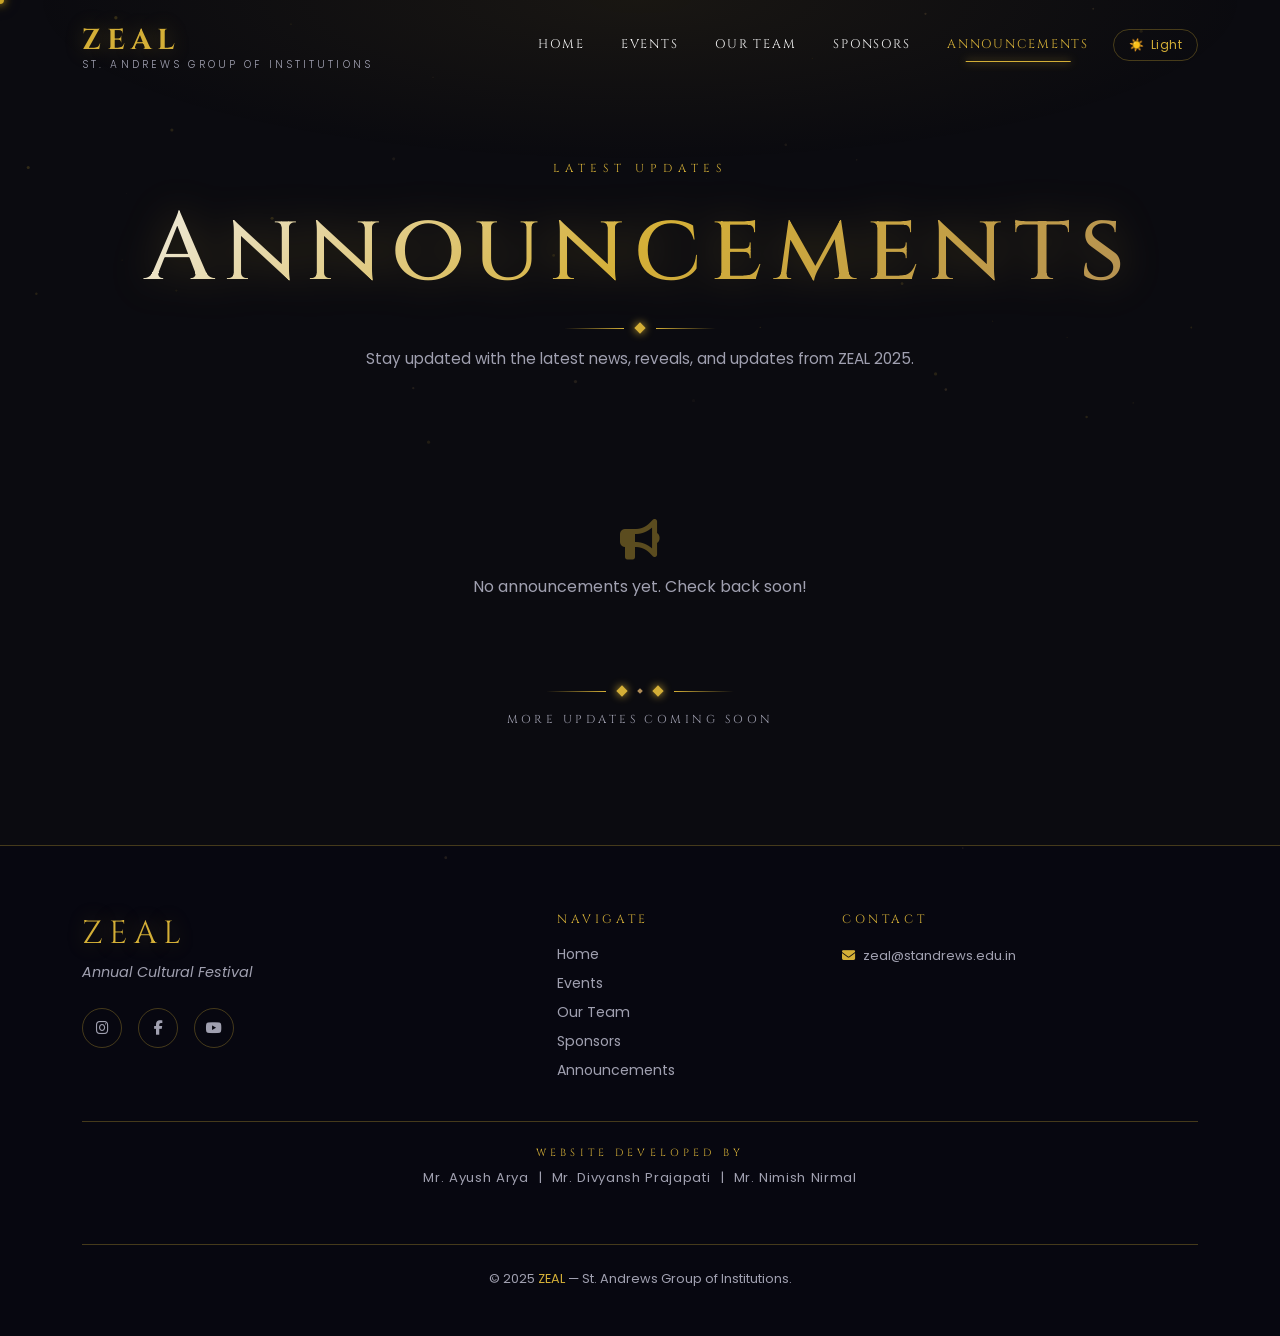
==== commit b1f6d117: "Update announcements section and add loading state Removed multiple announcement sections and added " ====
--- a/announcements.html
+++ b/announcements.html
@@ -99,136 +99,10 @@
         <!-- Announcements — populated from backend by zeal-data.js -->
         <div class="row g-4" id="announcements-dynamic">
 
-          <!-- ANNOUNCEMENT 1 — REGISTRATIONS OPEN -->
-          <div class="col-lg-6" data-aos="fade-up" data-aos-delay="0">
-            <div class="announcement-card">
-              <div class="announcement-header">
-                <div class="announcement-icon">
-                  <i class="fas fa-door-open"></i>
-                </div>
-                <div>
-                  <span class="announcement-tag">Registration</span>
-                  <div class="announcement-title">Registrations Now Open for ZEAL 2025!</div>
-                </div>
-              </div>
-              <div class="announcement-body">
-                <p>We are thrilled to announce that registrations for ZEAL 2025 are officially open! Students from all colleges can now register for their favourite events. Early bird registrations close on February 28, 2025. Don't miss out — spots are limited!</p>
-              </div>
-              <div class="announcement-footer">
-                <span class="announcement-date"><i class="fas fa-calendar me-1" style="color:var(--gold);"></i>January 15, 2025</span>
-                <span class="announcement-badge new">New</span>
-              </div>
-            </div>
-          </div>
-
-          <!-- ANNOUNCEMENT 2 — ARTIST REVEAL -->
-          <div class="col-lg-6" data-aos="fade-up" data-aos-delay="50">
-            <div class="announcement-card">
-              <div class="announcement-header">
-                <div class="announcement-icon">
-                  <i class="fas fa-star"></i>
-                </div>
-                <div>
-                  <span class="announcement-tag">Artist Reveal</span>
-                  <div class="announcement-title">Headlining Artist Announcement — Coming Soon!</div>
-                </div>
-              </div>
-              <div class="announcement-body">
-                <p>The moment you've been waiting for is almost here. Our headlining artist for ZEAL Night 2025 will be revealed on February 1, 2025. Follow us on Instagram for the big reveal. Hint: It's going to be ELECTRIC. ⚡</p>
-              </div>
-              <div class="announcement-footer">
-                <span class="announcement-date"><i class="fas fa-calendar me-1" style="color:var(--gold);"></i>January 20, 2025</span>
-                <span class="announcement-badge new">New</span>
-              </div>
-            </div>
-          </div>
-
-          <!-- ANNOUNCEMENT 3 — SCHEDULE -->
-          <div class="col-lg-6" data-aos="fade-up" data-aos-delay="100">
-            <div class="announcement-card">
-              <div class="announcement-header">
-                <div class="announcement-icon">
-                  <i class="fas fa-calendar-days"></i>
-                </div>
-                <div>
-                  <span class="announcement-tag">Schedule</span>
-                  <div class="announcement-title">Official ZEAL 2025 Schedule Released</div>
-                </div>
-              </div>
-              <div class="announcement-body">
-                <p>The complete schedule for ZEAL 2025 is out! The festival runs from March 15-17, 2025. Day 1 focuses on cultural competitions, Day 2 is for technical and literary events, and Day 3 is the grand finale with the headlining artist night.</p>
-              </div>
-              <div class="announcement-footer">
-                <span class="announcement-date"><i class="fas fa-calendar me-1" style="color:var(--gold);"></i>January 25, 2025</span>
-                <span class="announcement-badge">Update</span>
-              </div>
-            </div>
-          </div>
-
-          <!-- ANNOUNCEMENT 4 — PRIZE POOL -->
-          <div class="col-lg-6" data-aos="fade-up" data-aos-delay="150">
-            <div class="announcement-card">
-              <div class="announcement-header">
-                <div class="announcement-icon">
-                  <i class="fas fa-trophy"></i>
-                </div>
-                <div>
-                  <span class="announcement-tag">Prize Pool</span>
-                  <div class="announcement-title">Total Prize Pool Exceeds ₹5 Lakhs!</div>
-                </div>
-              </div>
-              <div class="announcement-body">
-                <p>We're proud to announce that ZEAL 2025 features a total prize pool of over ₹5,00,000 across all events. Individual events offer prizes up to ₹25,000, with special trophies and certificates for all winners. Compete. Win. Claim your glory.</p>
-              </div>
-              <div class="announcement-footer">
-                <span class="announcement-date"><i class="fas fa-calendar me-1" style="color:var(--gold);"></i>February 1, 2025</span>
-                <span class="announcement-badge">Prizes</span>
-              </div>
-            </div>
-          </div>
-
-          <!-- ANNOUNCEMENT 5 — WORKSHOP -->
-          <div class="col-lg-6" data-aos="fade-up" data-aos-delay="0">
-            <div class="announcement-card">
-              <div class="announcement-header">
-                <div class="announcement-icon">
-                  <i class="fas fa-chalkboard-teacher"></i>
-                </div>
-                <div>
-                  <span class="announcement-tag">Workshop</span>
-                  <div class="announcement-title">Pre-ZEAL Workshops Announced</div>
-                </div>
-              </div>
-              <div class="announcement-body">
-                <p>Sharpen your skills before the big day! We are hosting free pre-ZEAL workshops on Dance, Music Production, Debate, and Coding. Workshops will be held on March 10-12, 2025 on campus. Limited seats available — register now through the events page.</p>
-              </div>
-              <div class="announcement-footer">
-                <span class="announcement-date"><i class="fas fa-calendar me-1" style="color:var(--gold);"></i>February 5, 2025</span>
-                <span class="announcement-badge">Workshop</span>
-              </div>
-            </div>
-          </div>
-
-          <!-- ANNOUNCEMENT 6 — RESULTS -->
-          <div class="col-lg-6" data-aos="fade-up" data-aos-delay="50">
-            <div class="announcement-card">
-              <div class="announcement-header">
-                <div class="announcement-icon" style="background:rgba(212,175,55,0.25);">
-                  <i class="fas fa-award"></i>
-                </div>
-                <div>
-                  <span class="announcement-tag">Results</span>
-                  <div class="announcement-title">ZEAL 2024 Results & Hall of Fame</div>
-                </div>
-              </div>
-              <div class="announcement-body">
-                <p>Relive the glory of ZEAL 2024! The results and complete Hall of Fame from last year's festival are now available on our website. Congratulations to all winners. Let this fuel your fire for ZEAL 2025. The arena awaits!</p>
-              </div>
-              <div class="announcement-footer">
-                <span class="announcement-date"><i class="fas fa-calendar me-1" style="color:var(--gold);"></i>December 20, 2024</span>
-                <span class="announcement-badge">Archive</span>
-              </div>
-            </div>
+          <!-- Loading state shown until zeal-data.js populates this -->
+          <div class="col-12 text-center py-5" id="announcements-loading-placeholder">
+            <i class="fas fa-spinner fa-spin" style="font-size:2rem;color:var(--gold);margin-bottom:1rem;display:block;"></i>
+            <p style="color:var(--text-secondary);">Loading announcements...</p>
           </div>
 
         </div>
@@ -296,6 +170,7 @@
   <script src="js/main.js" defer></script>
   <script src="js/theme.js" defer></script>
   <script src="js/pwa.js" defer></script>
+  <script src="js/zeal-data.js" defer></script>
   <script>
     window.dispatchEvent(new Event('loaderComplete'));
     const navToggle = document.getElementById('navToggle');
--- a/css/style.css
+++ b/css/style.css
@@ -205,6 +205,7 @@
   letter-spacing: 0.15em;
   color: var(--text-primary) !important;
   text-transform: uppercase;
+  text-decoration: none;
   padding: 0.5rem 1rem !important;
   position: relative;
   transition: var(--transition);
@@ -234,6 +235,18 @@
 
 .nav-link-zeal.active {
   color: var(--gold) !important;
+}
+
+/* Mobile menu panel */
+#mobileMenu:not(.collapse) {
+  background: rgba(11, 11, 16, 0.97);
+  backdrop-filter: blur(20px);
+  -webkit-backdrop-filter: blur(20px);
+  border-top: 1px solid var(--border-gold);
+  border-bottom: 1px solid var(--border-gold);
+  padding: 1rem;
+  margin-top: 0.5rem;
+  border-radius: 4px;
 }
 
 .btn-register {
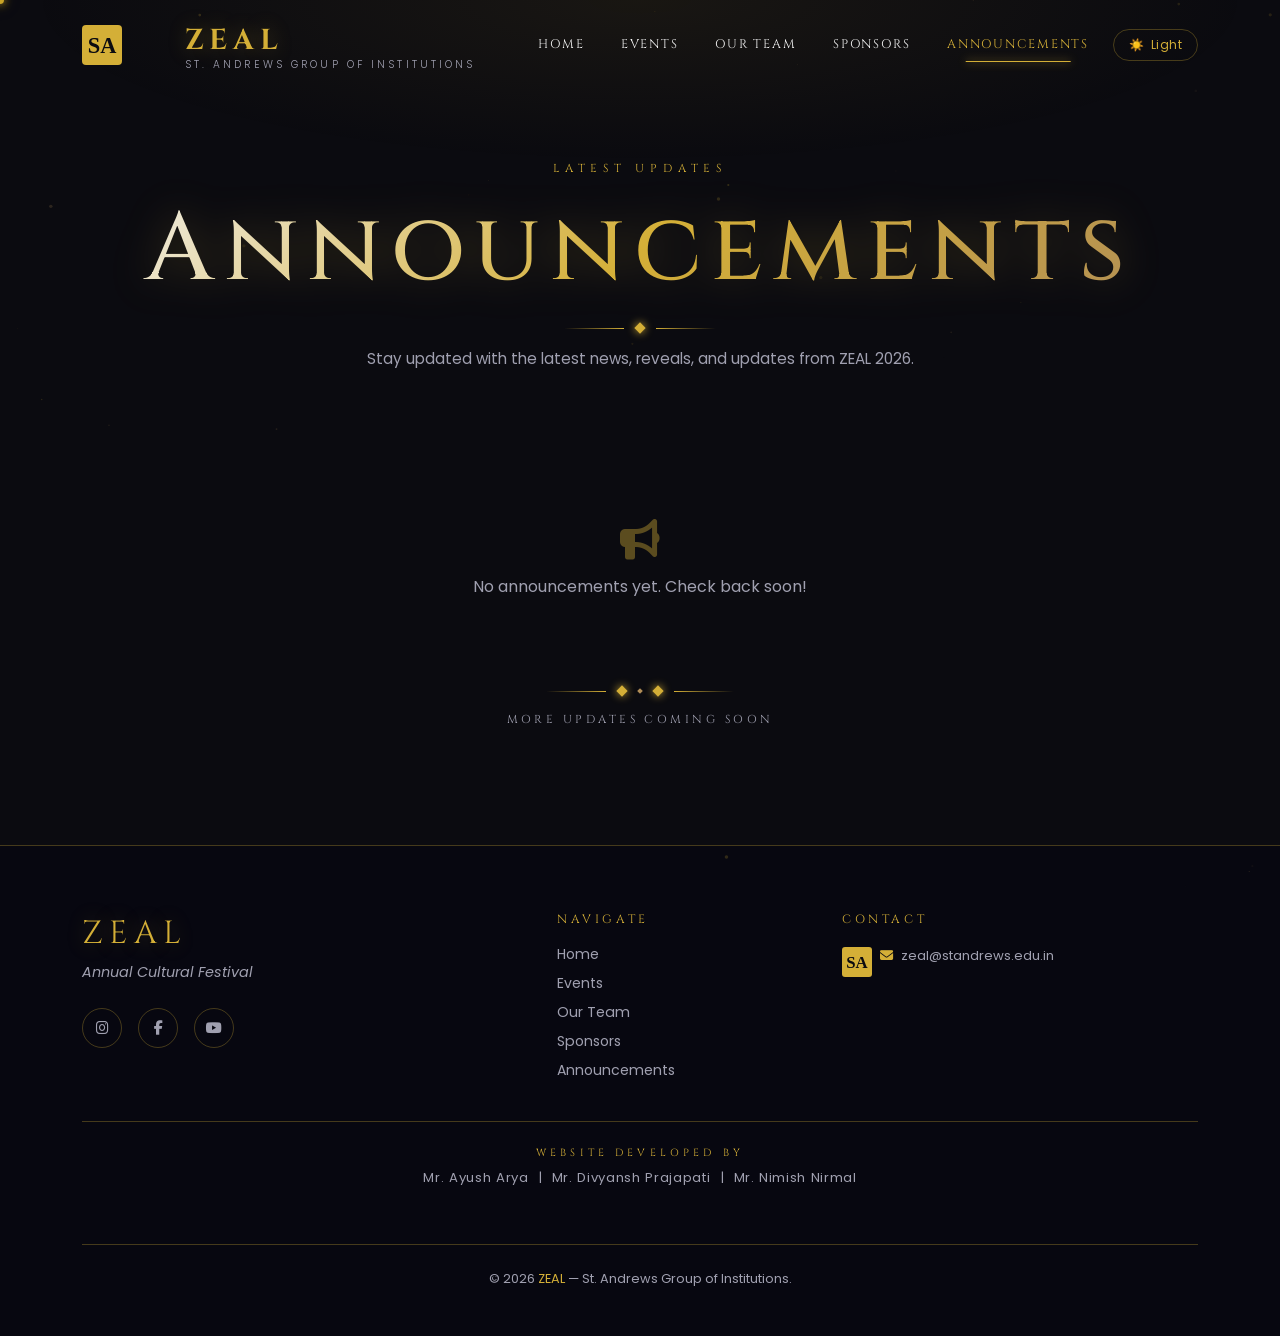
==== commit c65c0abc: "Update year from 2025 to 2026 in announcements.html" ====
--- a/announcements.html
+++ b/announcements.html
@@ -40,6 +40,10 @@
   <nav class="navbar-zeal scrolled">
     <div class="container">
       <div class="d-flex justify-content-between align-items-center">
+        <!-- Logo -->
+        <div class="navbar-logo" style="display:flex;align-items:center;gap:0.75rem;margin-right:1rem;">
+          <img src="data:image/svg+xml,%3Csvg xmlns='http://www.w3.org/2000/svg' viewBox='0 0 50 50' style='width:40px;height:40px;'%3E%3Crect width='50' height='50' fill='%23D4AF37' rx='5'/%3E%3Ctext x='25' y='35' font-size='28' font-weight='bold' text-anchor='middle' fill='%230B0B10' font-family='Cinzel'%3ESA%3C/text%3E%3C/svg%3E" alt="College Logo" style="width:40px;height:40px;" />
+        </div>
         <a href="index.html" class="navbar-brand-zeal">ZEAL<span>St. Andrews Group of Institutions</span></a>
         <button class="navbar-toggler d-lg-none" type="button" id="navToggle" aria-label="Toggle navigation"><span class="navbar-toggler-icon"></span></button>
         <div class="d-none d-lg-flex align-items-center gap-1">
@@ -89,7 +93,7 @@
           <div class="greek-ornament-diamond"></div>
           <div class="greek-ornament-line"></div>
         </div>
-        <p style="color:var(--text-secondary);font-size:0.95rem;max-width:600px;margin:1rem auto 0;">Stay updated with the latest news, reveals, and updates from ZEAL 2025.</p>
+        <p style="color:var(--text-secondary);font-size:0.95rem;max-width:600px;margin:1rem auto 0;">Stay updated with the latest news, reveals, and updates from ZEAL 2026.</p>
       </div>
     </section>
 
@@ -146,9 +150,12 @@
         </div>
         <div class="col-6 col-lg-3">
           <div class="footer-heading">Contact</div>
-          <p id="footer-contact-dynamic" style="font-size:0.82rem;color:var(--text-secondary);line-height:1.8;">
-            <i class="fas fa-envelope" style="color:var(--gold);margin-right:0.5rem;"></i>zeal@standrews.edu.in
-          </p>
+          <div style="display:flex;gap:0.5rem;align-items:flex-start;">
+            <img src="data:image/svg+xml,%3Csvg xmlns='http://www.w3.org/2000/svg' viewBox='0 0 50 50' style='width:30px;height:30px;'%3E%3Crect width='50' height='50' fill='%23D4AF37' rx='5'/%3E%3Ctext x='25' y='35' font-size='28' font-weight='bold' text-anchor='middle' fill='%230B0B10' font-family='Cinzel'%3ESA%3C/text%3E%3C/svg%3E" alt="College Logo" style="width:30px;height:30px;flex-shrink:0;margin-top:0.2rem;" />
+            <p id="footer-contact-dynamic" style="font-size:0.82rem;color:var(--text-secondary);line-height:1.8;margin:0;">
+              <i class="fas fa-envelope" style="color:var(--gold);margin-right:0.5rem;"></i>zeal@standrews.edu.in
+            </p>
+          </div>
         </div>
       </div>
       <div class="footer-dev-credit">
@@ -156,7 +163,7 @@
         <p class="footer-dev-names" id="footer-devs-dynamic">Mr. Ayush Arya &nbsp;|&nbsp; Mr. Divyansh Prajapati &nbsp;|&nbsp; Mr. Nimish Nirmal</p>
       </div>
       <div class="footer-bottom">
-        <p>© 2025 <span>ZEAL</span> — St. Andrews Group of Institutions.</p>
+        <p>© 2026 <span>ZEAL</span> — St. Andrews Group of Institutions.</p>
       </div>
     </div>
   </footer>
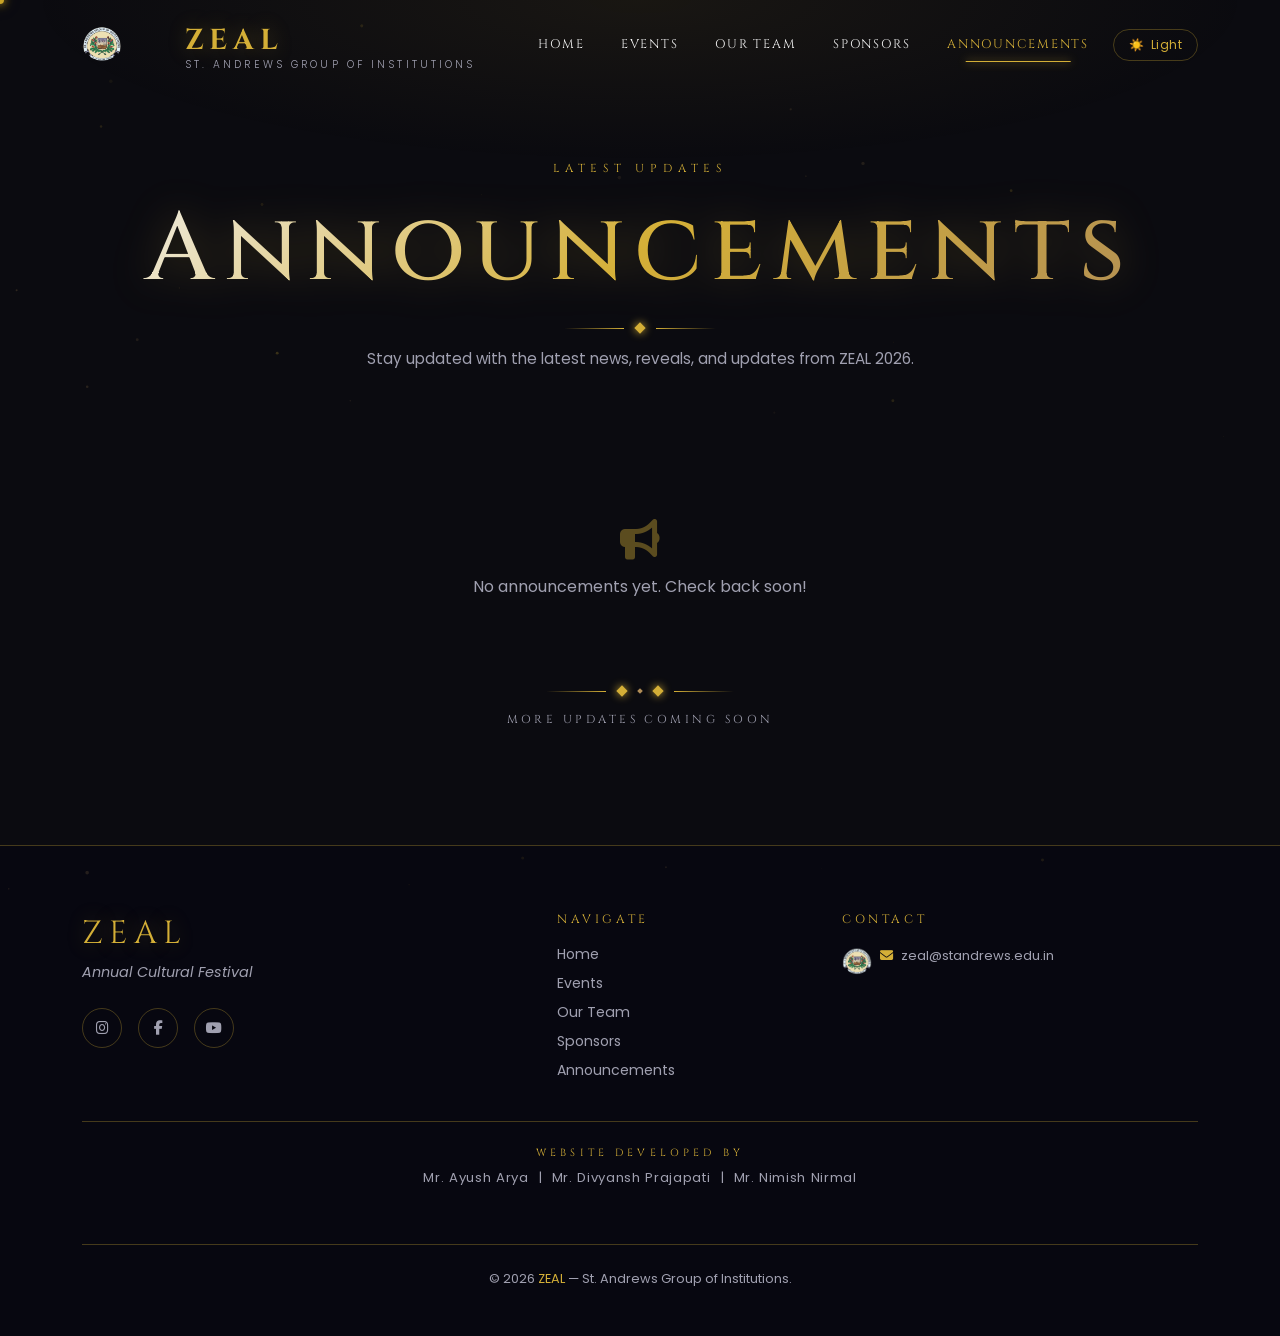
==== commit b733d157: "Update announcements.html" ====
--- a/announcements.html
+++ b/announcements.html
@@ -42,7 +42,7 @@
       <div class="d-flex justify-content-between align-items-center">
         <!-- Logo -->
         <div class="navbar-logo" style="display:flex;align-items:center;gap:0.75rem;margin-right:1rem;">
-          <img src="data:image/svg+xml,%3Csvg xmlns='http://www.w3.org/2000/svg' viewBox='0 0 50 50' style='width:40px;height:40px;'%3E%3Crect width='50' height='50' fill='%23D4AF37' rx='5'/%3E%3Ctext x='25' y='35' font-size='28' font-weight='bold' text-anchor='middle' fill='%230B0B10' font-family='Cinzel'%3ESA%3C/text%3E%3C/svg%3E" alt="College Logo" style="width:40px;height:40px;" />
+          <img src="assets/Group of Institutions Logo.png" alt="College Logo" style="width:40px;height:40px;object-fit:contain;" />
         </div>
         <a href="index.html" class="navbar-brand-zeal">ZEAL<span>St. Andrews Group of Institutions</span></a>
         <button class="navbar-toggler d-lg-none" type="button" id="navToggle" aria-label="Toggle navigation"><span class="navbar-toggler-icon"></span></button>
@@ -151,7 +151,7 @@
         <div class="col-6 col-lg-3">
           <div class="footer-heading">Contact</div>
           <div style="display:flex;gap:0.5rem;align-items:flex-start;">
-            <img src="data:image/svg+xml,%3Csvg xmlns='http://www.w3.org/2000/svg' viewBox='0 0 50 50' style='width:30px;height:30px;'%3E%3Crect width='50' height='50' fill='%23D4AF37' rx='5'/%3E%3Ctext x='25' y='35' font-size='28' font-weight='bold' text-anchor='middle' fill='%230B0B10' font-family='Cinzel'%3ESA%3C/text%3E%3C/svg%3E" alt="College Logo" style="width:30px;height:30px;flex-shrink:0;margin-top:0.2rem;" />
+            <img src="assets/Group of Institutions Logo.png" alt="College Logo" style="width:30px;height:30px;flex-shrink:0;margin-top:0.2rem;object-fit:contain;" />
             <p id="footer-contact-dynamic" style="font-size:0.82rem;color:var(--text-secondary);line-height:1.8;margin:0;">
               <i class="fas fa-envelope" style="color:var(--gold);margin-right:0.5rem;"></i>zeal@standrews.edu.in
             </p>
